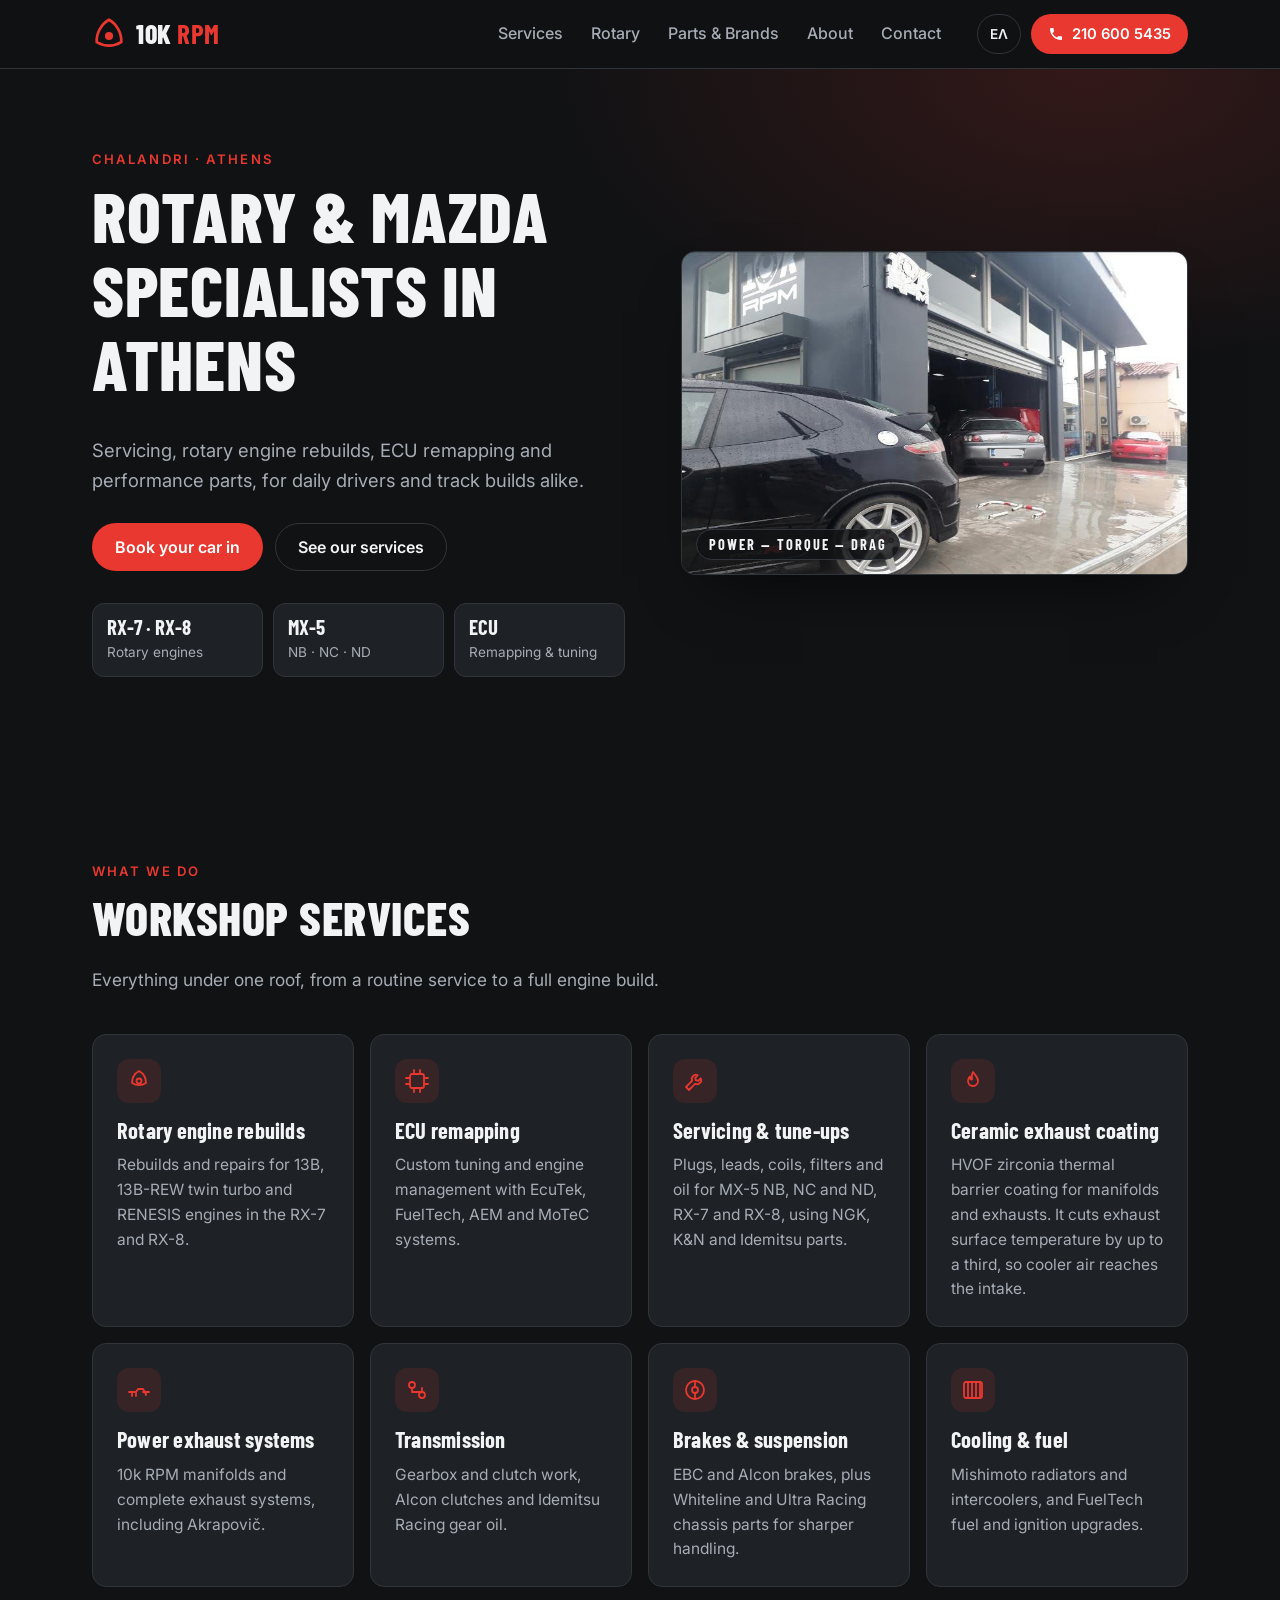
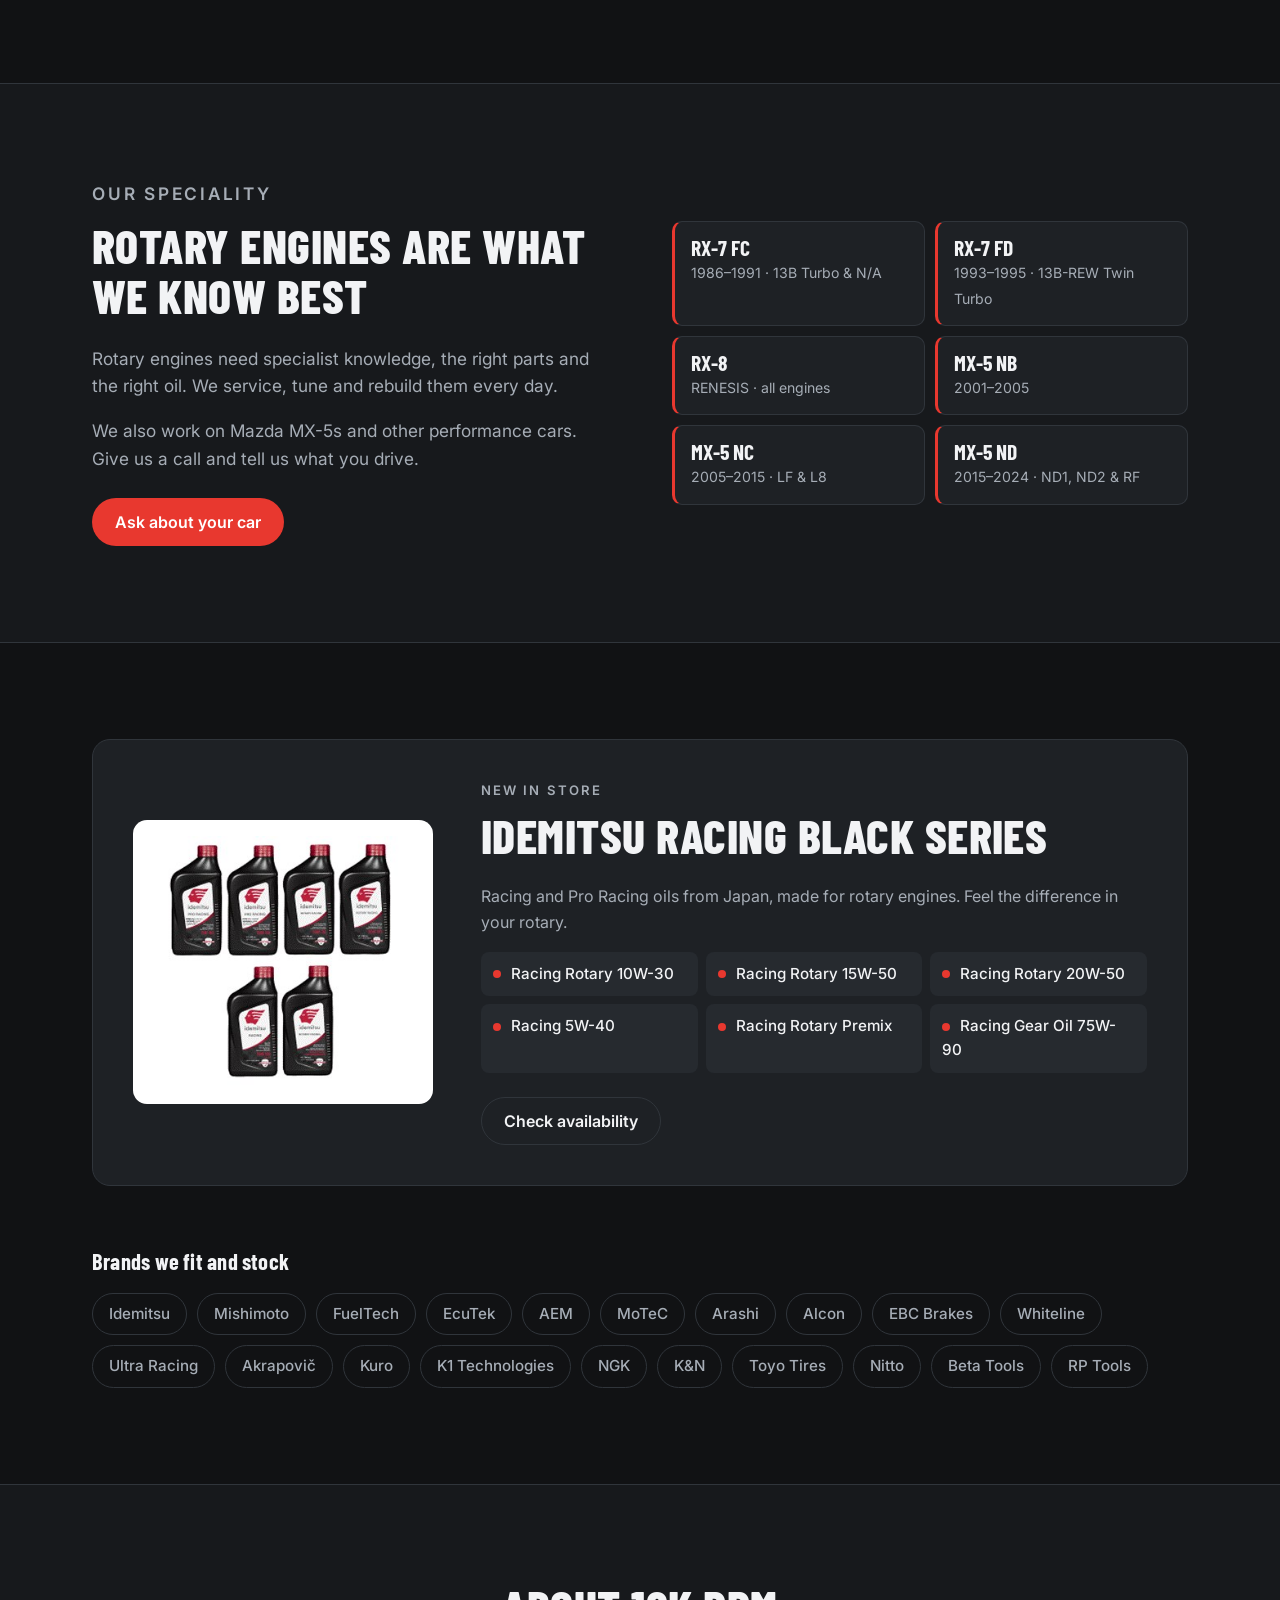
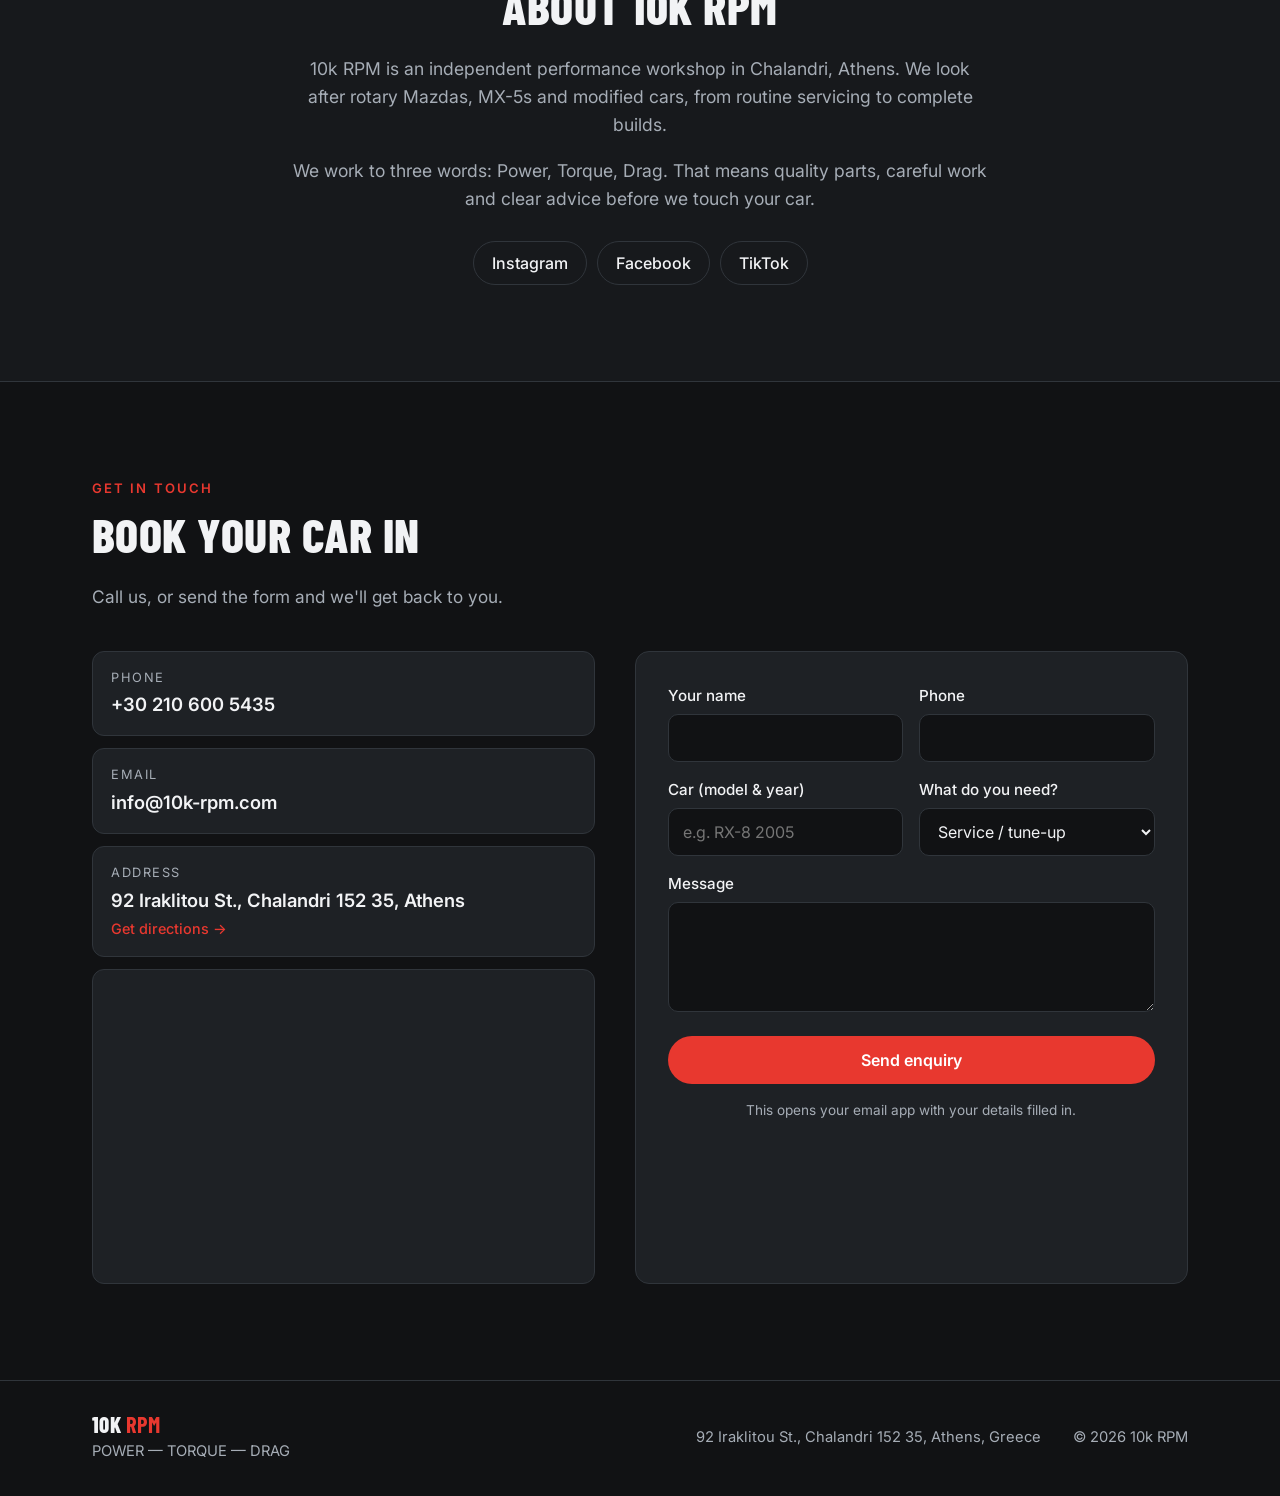
==== index.html @ ecb97f6c "Build modern responsive website for 10k RPM Single static page replacing the old table-and-image lay" ====
<!doctype html>
<html lang="en">
<head>
  <meta charset="utf-8">
  <meta name="viewport" content="width=device-width, initial-scale=1">
  <title>10k RPM | Rotary &amp; Mazda Specialists in Athens</title>
  <meta name="description" content="10k RPM in Chalandri, Athens: rotary engine rebuilds, ECU remapping, servicing for Mazda MX-5, RX-7 and RX-8, ceramic exhaust coating and performance parts from Idemitsu, Mishimoto and more.">
  <meta name="theme-color" content="#111214">
  <meta property="og:title" content="10k RPM | Rotary & Mazda Specialists in Athens">
  <meta property="og:description" content="Rotary rebuilds, ECU remapping, servicing and performance parts in Chalandri, Athens.">
  <meta property="og:image" content="assets/workshop.jpg">
  <meta property="og:type" content="website">
  <link rel="icon" href="assets/favicon.svg" type="image/svg+xml">
  <link rel="preconnect" href="https://fonts.googleapis.com">
  <link rel="preconnect" href="https://fonts.gstatic.com" crossorigin>
  <link href="https://fonts.googleapis.com/css2?family=Barlow+Condensed:wght@600;700;800&family=Inter:wght@400;500;600&display=swap" rel="stylesheet">
  <link rel="stylesheet" href="styles.css">
  <script type="application/ld+json">
  {
    "@context": "https://schema.org",
    "@type": "AutoRepair",
    "name": "10k RPM",
    "image": "assets/workshop.jpg",
    "telephone": "+30 210 600 5435",
    "email": "info@10k-rpm.com",
    "address": {
      "@type": "PostalAddress",
      "streetAddress": "92 Iraklitou St.",
      "addressLocality": "Chalandri, Athens",
      "postalCode": "15235",
      "addressCountry": "GR"
    },
    "sameAs": [
      "https://www.facebook.com/profile.php?id=61552521843421",
      "https://www.instagram.com/10k.rpm.service_tuning/",
      "https://www.tiktok.com/@www.10krpm.com"
    ]
  }
  </script>
</head>
<body>
  <a class="skip" href="#main" data-i18n="skip">Skip to content</a>

  <header class="site-header" id="top">
    <div class="wrap header-inner">
      <a class="brand" href="#top" aria-label="10k RPM home">
        <svg class="rotor" viewBox="0 0 100 100" aria-hidden="true">
          <path d="M50 8 C72 20 88 48 86 74 C62 88 38 88 14 74 C12 48 28 20 50 8 Z" />
          <circle cx="50" cy="56" r="12" />
        </svg>
        <span class="brand-text">10k <b>RPM</b></span>
      </a>

      <nav class="nav" id="nav" aria-label="Main">
        <a href="#services" data-i18n="nav.services">Services</a>
        <a href="#rotary" data-i18n="nav.rotary">Rotary</a>
        <a href="#parts" data-i18n="nav.parts">Parts &amp; Brands</a>
        <a href="#about" data-i18n="nav.about">About</a>
        <a href="#contact" data-i18n="nav.contact">Contact</a>
      </nav>

      <div class="header-actions">
        <button class="lang" id="lang" type="button" aria-label="Αλλαγή γλώσσας σε Ελληνικά">ΕΛ</button>
        <a class="btn btn-sm btn-primary header-call" href="tel:+302106005435">
          <svg viewBox="0 0 24 24" aria-hidden="true"><path d="M6.6 10.8a15.1 15.1 0 0 0 6.6 6.6l2.2-2.2a1 1 0 0 1 1-.25 11.4 11.4 0 0 0 3.6.57 1 1 0 0 1 1 1V20a1 1 0 0 1-1 1A17 17 0 0 1 3 4a1 1 0 0 1 1-1h3.5a1 1 0 0 1 1 1c0 1.25.2 2.45.57 3.57a1 1 0 0 1-.25 1z"/></svg>
          <span>210 600 5435</span>
        </a>
        <button class="menu-btn" id="menuBtn" type="button" aria-expanded="false" aria-controls="nav" aria-label="Open menu">
          <span></span><span></span><span></span>
        </button>
      </div>
    </div>
  </header>

  <main id="main">
    <!-- HERO -->
    <section class="hero">
      <div class="wrap hero-grid">
        <div class="hero-copy">
          <p class="eyebrow" data-i18n="hero.eyebrow">Chalandri · Athens</p>
          <h1 data-i18n="hero.title">Rotary &amp; Mazda specialists in Athens</h1>
          <p class="lead" data-i18n="hero.lead">Servicing, rotary engine rebuilds, ECU remapping and performance parts, for daily drivers and track builds alike.</p>
          <div class="cta-row">
            <a class="btn btn-primary" href="#contact" data-i18n="hero.book">Book your car in</a>
            <a class="btn btn-ghost" href="#services" data-i18n="hero.services">See our services</a>
          </div>
          <ul class="hero-facts">
            <li><strong>RX-7 · RX-8</strong><span data-i18n="hero.f1">Rotary engines</span></li>
            <li><strong>MX-5</strong><span data-i18n="hero.f2">NB · NC · ND</span></li>
            <li><strong>ECU</strong><span data-i18n="hero.f3">Remapping &amp; tuning</span></li>
          </ul>
        </div>
        <figure class="hero-media">
          <img src="assets/workshop.jpg" width="777" height="495" alt="The 10k RPM workshop front in Chalandri with an RX-8 and RX-7 inside" data-i18n-alt="hero.alt">
          <figcaption>
            <span class="tag">POWER — TORQUE — DRAG</span>
          </figcaption>
        </figure>
      </div>
    </section>

    <!-- SERVICES -->
    <section class="section" id="services" aria-labelledby="services-h">
      <div class="wrap">
        <header class="section-head">
          <p class="eyebrow" data-i18n="services.eyebrow">What we do</p>
          <h2 id="services-h" data-i18n="services.title">Workshop services</h2>
          <p data-i18n="services.lead">Everything under one roof, from a routine service to a full engine build.</p>
        </header>

        <div class="cards">
          <article class="card">
            <div class="icon" aria-hidden="true"><svg viewBox="0 0 24 24"><path d="M12 2c4 2.2 7 7 7 12-4.4 2.6-9.6 2.6-14 0 0-5 3-9.8 7-12z"/><circle cx="12" cy="12" r="2.5"/></svg></div>
            <h3 data-i18n="s1.t">Rotary engine rebuilds</h3>
            <p data-i18n="s1.d">Rebuilds and repairs for 13B, 13B-REW twin turbo and RENESIS engines in the RX-7 and RX-8.</p>
          </article>
          <article class="card">
            <div class="icon" aria-hidden="true"><svg viewBox="0 0 24 24"><rect x="5" y="5" width="14" height="14" rx="2"/><path d="M9 1v4M15 1v4M9 19v4M15 19v4M1 9h4M1 15h4M19 9h4M19 15h4"/></svg></div>
            <h3 data-i18n="s2.t">ECU remapping</h3>
            <p data-i18n="s2.d">Custom tuning and engine management with EcuTek, FuelTech, AEM and MoTeC systems.</p>
          </article>
          <article class="card">
            <div class="icon" aria-hidden="true"><svg viewBox="0 0 24 24"><path d="M14.7 6.3a4 4 0 0 0-5.4 5.4L3 18l3 3 6.3-6.3a4 4 0 0 0 5.4-5.4l-2.5 2.5-2.4-.6-.6-2.4z"/></svg></div>
            <h3 data-i18n="s3.t">Servicing &amp; tune-ups</h3>
            <p data-i18n="s3.d">Plugs, leads, coils, filters and oil for MX-5 NB, NC and ND, RX-7 and RX-8, using NGK, K&amp;N and Idemitsu parts.</p>
          </article>
          <article class="card">
            <div class="icon" aria-hidden="true"><svg viewBox="0 0 24 24"><path d="M12 3c2 3 5 5 5 9a5 5 0 0 1-10 0c0-2 1-3.5 2-4.5 0 2 1 3 2 3 0-3-1-5 1-7.5z"/></svg></div>
            <h3 data-i18n="s4.t">Ceramic exhaust coating</h3>
            <p data-i18n="s4.d">HVOF zirconia thermal barrier coating for manifolds and exhausts. It cuts exhaust surface temperature by up to a third, so cooler air reaches the intake.</p>
          </article>
          <article class="card">
            <div class="icon" aria-hidden="true"><svg viewBox="0 0 24 24"><path d="M2 14h7l2-3h5l2 3h4M5 14v4M9 14v4M16 14c2 0 3 1 3 3"/></svg></div>
            <h3 data-i18n="s5.t">Power exhaust systems</h3>
            <p data-i18n="s5.d">10k RPM manifolds and complete exhaust systems, including Akrapovič.</p>
          </article>
          <article class="card">
            <div class="icon" aria-hidden="true"><svg viewBox="0 0 24 24"><circle cx="7" cy="7" r="3"/><circle cx="17" cy="17" r="3"/><path d="M7 10v4h10M17 14v-4"/></svg></div>
            <h3 data-i18n="s6.t">Transmission</h3>
            <p data-i18n="s6.d">Gearbox and clutch work, Alcon clutches and Idemitsu Racing gear oil.</p>
          </article>
          <article class="card">
            <div class="icon" aria-hidden="true"><svg viewBox="0 0 24 24"><circle cx="12" cy="12" r="9"/><circle cx="12" cy="12" r="3"/><path d="M12 3v6M12 15v6"/></svg></div>
            <h3 data-i18n="s7.t">Brakes &amp; suspension</h3>
            <p data-i18n="s7.d">EBC and Alcon brakes, plus Whiteline and Ultra Racing chassis parts for sharper handling.</p>
          </article>
          <article class="card">
            <div class="icon" aria-hidden="true"><svg viewBox="0 0 24 24"><rect x="3" y="4" width="18" height="16" rx="2"/><path d="M7 4v16M11 4v16M15 4v16M19 4v16"/></svg></div>
            <h3 data-i18n="s8.t">Cooling &amp; fuel</h3>
            <p data-i18n="s8.d">Mishimoto radiators and intercoolers, and FuelTech fuel and ignition upgrades.</p>
          </article>
        </div>
      </div>
    </section>

    <!-- ROTARY / CARS -->
    <section class="section section-alt" id="rotary" aria-labelledby="rotary-h">
      <div class="wrap split">
        <div>
          <p class="eyebrow" data-i18n="rotary.eyebrow">Our speciality</p>
          <h2 id="rotary-h" data-i18n="rotary.title">Rotary engines are what we know best</h2>
          <p data-i18n="rotary.p1">Rotary engines need specialist knowledge, the right parts and the right oil. We service, tune and rebuild them every day.</p>
          <p data-i18n="rotary.p2">We also work on Mazda MX-5s and other performance cars. Give us a call and tell us what you drive.</p>
          <a class="btn btn-primary" href="#contact" data-i18n="rotary.cta">Ask about your car</a>
        </div>
        <ul class="models">
          <li><span class="model">RX-7 FC</span><span class="spec">1986–1991 · 13B Turbo &amp; N/A</span></li>
          <li><span class="model">RX-7 FD</span><span class="spec">1993–1995 · 13B-REW Twin Turbo</span></li>
          <li><span class="model">RX-8</span><span class="spec">RENESIS · all engines</span></li>
          <li><span class="model">MX-5 NB</span><span class="spec">2001–2005</span></li>
          <li><span class="model">MX-5 NC</span><span class="spec">2005–2015 · LF &amp; L8</span></li>
          <li><span class="model">MX-5 ND</span><span class="spec">2015–2024 · ND1, ND2 &amp; RF</span></li>
        </ul>
      </div>
    </section>

    <!-- IDEMITSU -->
    <section class="section" id="parts" aria-labelledby="parts-h">
      <div class="wrap">
        <div class="feature">
          <div class="feature-img">
            <img src="assets/idemitsu.jpg" width="328" height="308" loading="lazy" alt="Idemitsu Racing engine oil bottles" data-i18n-alt="oil.alt">
          </div>
          <div class="feature-copy">
            <p class="eyebrow" data-i18n="oil.eyebrow">New in store</p>
            <h2 id="parts-h" data-i18n="oil.title">Idemitsu Racing Black Series</h2>
            <p data-i18n="oil.lead">Racing and Pro Racing oils from Japan, made for rotary engines. Feel the difference in your rotary.</p>
            <ul class="oil-list">
              <li>Racing Rotary 10W-30</li>
              <li>Racing Rotary 15W-50</li>
              <li>Racing Rotary 20W-50</li>
              <li>Racing 5W-40</li>
              <li>Racing Rotary Premix</li>
              <li>Racing Gear Oil 75W-90</li>
            </ul>
            <a class="btn btn-ghost" href="#contact" data-i18n="oil.cta">Check availability</a>
          </div>
        </div>

        <header class="section-head brands-head">
          <h3 data-i18n="brands.title">Brands we fit and stock</h3>
        </header>
        <ul class="brands">
          <li>Idemitsu</li><li>Mishimoto</li><li>FuelTech</li><li>EcuTek</li>
          <li>AEM</li><li>MoTeC</li><li>Arashi</li><li>Alcon</li>
          <li>EBC Brakes</li><li>Whiteline</li><li>Ultra Racing</li><li>Akrapovič</li>
          <li>Kuro</li><li>K1 Technologies</li><li>NGK</li><li>K&amp;N</li>
          <li>Toyo Tires</li><li>Nitto</li><li>Beta Tools</li><li>RP Tools</li>
        </ul>
      </div>
    </section>

    <!-- ABOUT -->
    <section class="section section-alt" id="about" aria-labelledby="about-h">
      <div class="wrap about">
        <h2 id="about-h" data-i18n="about.title">About 10k RPM</h2>
        <p data-i18n="about.p1">10k RPM is an independent performance workshop in Chalandri, Athens. We look after rotary Mazdas, MX-5s and modified cars, from routine servicing to complete builds.</p>
        <p data-i18n="about.p2">We work to three words: Power, Torque, Drag. That means quality parts, careful work and clear advice before we touch your car.</p>
        <ul class="social">
          <li><a href="https://www.instagram.com/10k.rpm.service_tuning/" target="_blank" rel="noopener">Instagram</a></li>
          <li><a href="https://www.facebook.com/profile.php?id=61552521843421" target="_blank" rel="noopener">Facebook</a></li>
          <li><a href="https://www.tiktok.com/@www.10krpm.com" target="_blank" rel="noopener">TikTok</a></li>
        </ul>
      </div>
    </section>

    <!-- CONTACT -->
    <section class="section" id="contact" aria-labelledby="contact-h">
      <div class="wrap">
        <header class="section-head">
          <p class="eyebrow" data-i18n="contact.eyebrow">Get in touch</p>
          <h2 id="contact-h" data-i18n="contact.title">Book your car in</h2>
          <p data-i18n="contact.lead">Call us, or send the form and we'll get back to you.</p>
        </header>

        <div class="contact-grid">
          <div class="contact-info">
            <a class="info-row" href="tel:+302106005435">
              <span class="label" data-i18n="contact.phone">Phone</span>
              <span class="value">+30 210 600 5435</span>
            </a>
            <a class="info-row" href="mailto:info@10k-rpm.com">
              <span class="label" data-i18n="contact.email">Email</span>
              <span class="value">info@10k-rpm.com</span>
            </a>
            <a class="info-row" href="https://www.google.com/maps/search/?api=1&amp;query=92+Iraklitou+St,+Chalandri+152+35,+Greece" target="_blank" rel="noopener">
              <span class="label" data-i18n="contact.address">Address</span>
              <span class="value" data-i18n="contact.addr">92 Iraklitou St., Chalandri 152 35, Athens</span>
              <span class="hint" data-i18n="contact.directions">Get directions →</span>
            </a>
            <div class="map">
              <iframe title="Map showing 10k RPM in Chalandri" loading="lazy" referrerpolicy="no-referrer-when-downgrade"
                src="https://www.google.com/maps?q=92+Iraklitou+St,+Chalandri+152+35,+Greece&amp;output=embed"></iframe>
            </div>
          </div>

          <form class="form" id="enquiry" novalidate>
            <div class="field">
              <label for="f-name" data-i18n="form.name">Your name</label>
              <input id="f-name" name="name" autocomplete="name" required>
            </div>
            <div class="field">
              <label for="f-phone" data-i18n="form.phone">Phone</label>
              <input id="f-phone" name="phone" type="tel" autocomplete="tel" inputmode="tel" required>
            </div>
            <div class="field">
              <label for="f-car" data-i18n="form.car">Car (model &amp; year)</label>
              <input id="f-car" name="car" placeholder="e.g. RX-8 2005" data-i18n-ph="form.carph">
            </div>
            <div class="field">
              <label for="f-service" data-i18n="form.service">What do you need?</label>
              <select id="f-service" name="service">
                <option data-i18n="form.o1">Service / tune-up</option>
                <option data-i18n="form.o2">Rotary engine rebuild</option>
                <option data-i18n="form.o3">ECU remapping</option>
                <option data-i18n="form.o4">Ceramic exhaust coating</option>
                <option data-i18n="form.o5">Parts / oil</option>
                <option data-i18n="form.o6">Something else</option>
              </select>
            </div>
            <div class="field field-full">
              <label for="f-msg" data-i18n="form.msg">Message</label>
              <textarea id="f-msg" name="message" rows="4"></textarea>
            </div>
            <p class="form-error" id="formError" role="alert" hidden data-i18n="form.err">Please add your name and phone number.</p>
            <button class="btn btn-primary field-full" type="submit" data-i18n="form.send">Send enquiry</button>
            <p class="form-note field-full" data-i18n="form.note">This opens your email app with your details filled in.</p>
          </form>
        </div>
      </div>
    </section>
  </main>

  <footer class="footer">
    <div class="wrap footer-inner">
      <div>
        <span class="brand-text">10k <b>RPM</b></span>
        <p class="muted">POWER — TORQUE — DRAG</p>
      </div>
      <p class="muted" data-i18n="footer.addr">92 Iraklitou St., Chalandri 152 35, Athens, Greece</p>
      <p class="muted">© <span id="year">2026</span> 10k RPM</p>
    </div>
  </footer>

  <!-- Mobile quick actions -->
  <nav class="quickbar" aria-label="Quick actions">
    <a href="tel:+302106005435"><span data-i18n="qb.call">Call</span></a>
    <a href="https://www.google.com/maps/search/?api=1&amp;query=92+Iraklitou+St,+Chalandri+152+35,+Greece" target="_blank" rel="noopener"><span data-i18n="qb.dir">Directions</span></a>
    <a href="#contact"><span data-i18n="qb.book">Book</span></a>
  </nav>

  <script src="script.js" defer></script>
</body>
</html>
---- styles.css ----
:root {
  --bg: #111214;
  --bg-alt: #17191c;
  --surface: #1e2125;
  --surface-2: #262a2f;
  --border: #30353b;
  --text: #f2f3f5;
  --muted: #a6adb6;
  --accent: #e8382f;
  --accent-hover: #ff4a40;
  --accent-ink: #ffffff;
  --radius: 14px;
  --wrap: 1160px;
  --header-h: 68px;
  --font-head: "Barlow Condensed", "Arial Narrow", system-ui, sans-serif;
  --font-body: "Inter", system-ui, -apple-system, "Segoe UI", Roboto, sans-serif;
}

*, *::before, *::after { box-sizing: border-box; }
html { scroll-behavior: smooth; scroll-padding-top: calc(var(--header-h) + 12px); -webkit-text-size-adjust: 100%; }
@media (prefers-reduced-motion: reduce) { html { scroll-behavior: auto; } * { transition: none !important; } }

body {
  margin: 0;
  background: var(--bg);
  color: var(--text);
  font: 400 16px/1.6 var(--font-body);
  -webkit-font-smoothing: antialiased;
}
img { max-width: 100%; height: auto; display: block; }
a { color: inherit; }
h1, h2, h3 { font-family: var(--font-head); line-height: 1.05; margin: 0 0 .5em; letter-spacing: .01em; }
h1 { font-size: clamp(2.6rem, 6vw, 4.4rem); font-weight: 800; text-transform: uppercase; }
h2 { font-size: clamp(2rem, 4vw, 3rem); font-weight: 800; text-transform: uppercase; }
h3 { font-size: 1.4rem; font-weight: 700; }
p { margin: 0 0 1em; }

.wrap { width: 100%; max-width: var(--wrap); margin: 0 auto; padding: 0 16px; }
@media (min-width: 720px) { .wrap { padding: 0 32px; } }

.skip { position: absolute; left: -999px; top: 8px; background: var(--accent); color: #fff; padding: 8px 14px; border-radius: 8px; z-index: 100; }
.skip:focus { left: 8px; }
:focus-visible { outline: 2px solid var(--accent); outline-offset: 3px; }

.eyebrow { color: var(--accent); font-weight: 600; font-size: .82rem; letter-spacing: .16em; text-transform: uppercase; margin-bottom: .7em; }
.muted { color: var(--muted); }

/* Buttons */
.btn {
  display: inline-flex; align-items: center; justify-content: center; gap: 8px;
  min-height: 48px; padding: 0 22px; border-radius: 999px;
  font: 600 1rem var(--font-body); text-decoration: none; cursor: pointer;
  border: 1.5px solid transparent; transition: background .15s, border-color .15s, transform .15s;
}
.btn:active { transform: translateY(1px); }
.btn-primary { background: var(--accent); color: var(--accent-ink); }
.btn-primary:hover { background: var(--accent-hover); }
.btn-ghost { border-color: var(--border); color: var(--text); background: transparent; }
.btn-ghost:hover { border-color: var(--text); }
.btn-sm { min-height: 40px; padding: 0 16px; font-size: .92rem; }
.btn svg { width: 16px; height: 16px; fill: currentColor; }

/* Header */
.site-header {
  position: sticky; top: 0; z-index: 50;
  background: color-mix(in srgb, var(--bg) 88%, transparent);
  backdrop-filter: blur(12px); -webkit-backdrop-filter: blur(12px);
  border-bottom: 1px solid var(--border);
}
.header-inner { height: var(--header-h); display: flex; align-items: center; gap: 24px; }
.brand { display: flex; align-items: center; gap: 10px; text-decoration: none; }
.rotor { width: 34px; height: 34px; }
.rotor path { fill: none; stroke: var(--accent); stroke-width: 8; }
.rotor circle { fill: var(--accent); }
.brand-text { font: 800 1.7rem/1 var(--font-head); text-transform: uppercase; letter-spacing: .02em; }
.brand-text b { color: var(--accent); }

.nav { display: flex; gap: 4px; margin-left: auto; }
.nav a { text-decoration: none; color: var(--muted); font-weight: 500; padding: 8px 12px; border-radius: 8px; }
.nav a:hover { color: var(--text); background: var(--surface); }
.header-actions { display: flex; align-items: center; gap: 10px; }
.lang {
  min-width: 44px; height: 40px; border-radius: 999px; border: 1.5px solid var(--border);
  background: transparent; color: var(--text); font: 600 .85rem var(--font-body); cursor: pointer;
}
.lang:hover { border-color: var(--text); }
.menu-btn { display: none; width: 44px; height: 44px; border: 0; background: transparent; cursor: pointer; padding: 10px; }
.menu-btn span { display: block; height: 2px; background: var(--text); margin: 5px 0; border-radius: 2px; transition: transform .2s, opacity .2s; }
.menu-btn[aria-expanded="true"] span:nth-child(1) { transform: translateY(7px) rotate(45deg); }
.menu-btn[aria-expanded="true"] span:nth-child(2) { opacity: 0; }
.menu-btn[aria-expanded="true"] span:nth-child(3) { transform: translateY(-7px) rotate(-45deg); }

@media (max-width: 900px) {
  .menu-btn { display: block; }
  .header-call { display: none; }
  .header-actions { margin-left: auto; }
  .nav {
    position: fixed; inset: var(--header-h) 0 auto 0; flex-direction: column; gap: 0;
    background: var(--bg); border-bottom: 1px solid var(--border); padding: 8px 16px 16px;
    transform: translateY(-8px); opacity: 0; visibility: hidden; transition: opacity .2s, transform .2s, visibility .2s;
  }
  .nav.open { transform: none; opacity: 1; visibility: visible; }
  .nav a { padding: 14px 8px; font-size: 1.1rem; border-bottom: 1px solid var(--border); border-radius: 0; color: var(--text); }
  .nav a:last-child { border-bottom: 0; }
}

/* Hero */
.hero { padding: 48px 0 56px; background: radial-gradient(900px 500px at 85% 0%, rgba(232,56,47,.16), transparent 60%); }
.hero-grid { display: grid; gap: 36px; align-items: center; }
@media (min-width: 960px) { .hero { padding: 80px 0 88px; } .hero-grid { grid-template-columns: 1.05fr 1fr; gap: 56px; } }
.lead { font-size: 1.15rem; color: var(--muted); max-width: 34em; }
.cta-row { display: flex; flex-wrap: wrap; gap: 12px; margin: 28px 0 32px; }
.hero-facts { list-style: none; padding: 0; margin: 0; display: grid; grid-template-columns: repeat(3, 1fr); gap: 10px; }
.hero-facts li { background: var(--surface); border: 1px solid var(--border); border-radius: 12px; padding: 12px 14px; }
.hero-facts strong { display: block; font: 700 1.3rem/1.1 var(--font-head); white-space: nowrap; }
@media (max-width: 520px) { .hero-facts li { padding: 10px; } .hero-facts strong { font-size: 1.1rem; } .hero-facts span { font-size: .78rem; } }
.hero-facts span { color: var(--muted); font-size: .85rem; }
.hero-media { margin: 0; position: relative; border-radius: var(--radius); overflow: hidden; border: 1px solid var(--border); box-shadow: 0 30px 60px -30px rgba(0,0,0,.7); }
.hero-media img { width: 100%; aspect-ratio: 777 / 495; object-fit: cover; }
.hero-media figcaption { position: absolute; left: 14px; bottom: 14px; }
.tag { display: inline-block; background: rgba(17,18,20,.82); border: 1px solid var(--border); padding: 6px 12px; border-radius: 999px; font: 700 .9rem var(--font-head); letter-spacing: .14em; }

/* Sections */
.section { padding: 72px 0; }
.section-alt { background: var(--bg-alt); border-top: 1px solid var(--border); border-bottom: 1px solid var(--border); }
@media (min-width: 960px) { .section { padding: 96px 0; } }
.section-head { max-width: 640px; margin-bottom: 40px; }
.section-head p:last-child { color: var(--muted); font-size: 1.08rem; }

.cards { display: grid; gap: 16px; grid-template-columns: repeat(auto-fill, minmax(250px, 1fr)); }
.card { background: var(--surface); border: 1px solid var(--border); border-radius: var(--radius); padding: 24px; transition: border-color .2s, transform .2s; }
.card:hover { border-color: color-mix(in srgb, var(--accent) 60%, var(--border)); transform: translateY(-2px); }
.card p { color: var(--muted); margin: 0; font-size: .97rem; }
.icon { width: 44px; height: 44px; border-radius: 12px; display: grid; place-items: center; background: rgba(232,56,47,.12); margin-bottom: 16px; }
.icon svg { width: 24px; height: 24px; fill: none; stroke: var(--accent); stroke-width: 1.8; stroke-linecap: round; stroke-linejoin: round; }

/* Rotary split */
.split { display: grid; gap: 40px; align-items: center; }
@media (min-width: 900px) { .split { grid-template-columns: 1fr 1fr; gap: 64px; } }
.split p { color: var(--muted); font-size: 1.08rem; }
.split .btn { margin-top: 8px; }
.models { list-style: none; padding: 0; margin: 0; display: grid; gap: 10px; grid-template-columns: repeat(auto-fill, minmax(220px, 1fr)); }
.models li { background: var(--surface); border: 1px solid var(--border); border-left: 3px solid var(--accent); border-radius: 10px; padding: 14px 16px; }
.model { display: block; font: 700 1.35rem/1.1 var(--font-head); }
.spec { color: var(--muted); font-size: .88rem; }

/* Feature (Idemitsu) */
.feature { display: grid; gap: 32px; align-items: center; background: var(--surface); border: 1px solid var(--border); border-radius: calc(var(--radius) + 4px); padding: 24px; }
@media (min-width: 820px) { .feature { grid-template-columns: 300px 1fr; padding: 40px; gap: 48px; } }
.feature-img { background: #fff; border-radius: var(--radius); padding: 16px; max-width: 320px; margin: 0 auto; }
.feature-copy p { color: var(--muted); }
.oil-list { list-style: none; padding: 0; margin: 0 0 24px; display: grid; grid-template-columns: repeat(auto-fill, minmax(190px, 1fr)); gap: 8px; }
.oil-list li { background: var(--surface-2); border-radius: 8px; padding: 10px 12px; font-weight: 500; font-size: .95rem; }
.oil-list li::before { content: ""; display: inline-block; width: 8px; height: 8px; border-radius: 50%; background: var(--accent); margin-right: 10px; vertical-align: middle; }

.brands-head { margin: 64px 0 20px; }
.brands { list-style: none; padding: 0; margin: 0; display: flex; flex-wrap: wrap; gap: 10px; }
.brands li { border: 1px solid var(--border); border-radius: 999px; padding: 8px 16px; color: var(--muted); font-weight: 500; font-size: .95rem; }

/* About */
.about { max-width: 760px; text-align: center; }
.about p { color: var(--muted); font-size: 1.1rem; }
.social { list-style: none; padding: 0; margin: 28px 0 0; display: flex; justify-content: center; flex-wrap: wrap; gap: 10px; }
.social a { display: inline-flex; min-height: 44px; align-items: center; padding: 0 18px; border: 1px solid var(--border); border-radius: 999px; text-decoration: none; font-weight: 500; }
.social a:hover { border-color: var(--accent); color: var(--accent); }

/* Contact */
.contact-grid { display: grid; gap: 24px; }
@media (min-width: 960px) { .contact-grid { grid-template-columns: 1fr 1.1fr; gap: 40px; } }
.contact-info { display: grid; gap: 12px; align-content: start; }
.info-row { display: grid; gap: 2px; text-decoration: none; background: var(--surface); border: 1px solid var(--border); border-radius: 12px; padding: 16px 18px; transition: border-color .2s; }
.info-row:hover { border-color: var(--accent); }
.info-row .label { color: var(--muted); font-size: .8rem; text-transform: uppercase; letter-spacing: .12em; }
.info-row .value { font-size: 1.15rem; font-weight: 600; overflow-wrap: anywhere; }
.info-row .hint { color: var(--accent); font-size: .9rem; font-weight: 500; }
.map { border-radius: 12px; overflow: hidden; border: 1px solid var(--border); aspect-ratio: 16 / 10; background: var(--surface); }
.map iframe { width: 100%; height: 100%; border: 0; filter: grayscale(.3) contrast(1.05); }

.form { background: var(--surface); border: 1px solid var(--border); border-radius: var(--radius); padding: 24px; display: grid; gap: 16px; align-content: start; }
@media (min-width: 600px) { .form { grid-template-columns: 1fr 1fr; padding: 32px; } }
.field-full, .form .field:has(textarea) { grid-column: 1 / -1; }
.field label { display: block; font-weight: 500; margin-bottom: 6px; font-size: .95rem; }
.field input, .field select, .field textarea {
  width: 100%; min-height: 48px; padding: 12px 14px; border-radius: 10px;
  border: 1.5px solid var(--border); background: var(--bg); color: var(--text);
  font: 400 1rem var(--font-body);
}
.field textarea { resize: vertical; min-height: 110px; }
.field input:focus, .field select:focus, .field textarea:focus { outline: none; border-color: var(--accent); }
.field [aria-invalid="true"] { border-color: var(--accent); }
.form-error { color: var(--accent-hover); margin: 0; grid-column: 1 / -1; font-weight: 500; }
.form-note { color: var(--muted); font-size: .85rem; margin: 0; text-align: center; }

/* Footer */
.footer { border-top: 1px solid var(--border); padding: 32px 0 96px; }
@media (min-width: 900px) { .footer { padding-bottom: 32px; } }
.footer-inner { display: grid; gap: 12px; }
@media (min-width: 900px) { .footer-inner { grid-template-columns: 1fr auto auto; align-items: center; gap: 32px; } }
.footer p { margin: 0; font-size: .92rem; }
.footer .brand-text { font-size: 1.4rem; }

/* Mobile quick bar */
.quickbar {
  position: fixed; left: 0; right: 0; bottom: 0; z-index: 40;
  display: grid; grid-template-columns: repeat(3, 1fr);
  background: color-mix(in srgb, var(--bg) 92%, transparent); backdrop-filter: blur(12px); -webkit-backdrop-filter: blur(12px);
  border-top: 1px solid var(--border); padding: 8px 8px calc(8px + env(safe-area-inset-bottom));
  gap: 8px;
}
.quickbar a { min-height: 48px; display: grid; place-items: center; text-decoration: none; font-weight: 600; border-radius: 10px; background: var(--surface); border: 1px solid var(--border); }
.quickbar a:first-child { background: var(--accent); border-color: var(--accent); color: #fff; }
@media (min-width: 900px) { .quickbar { display: none; } }
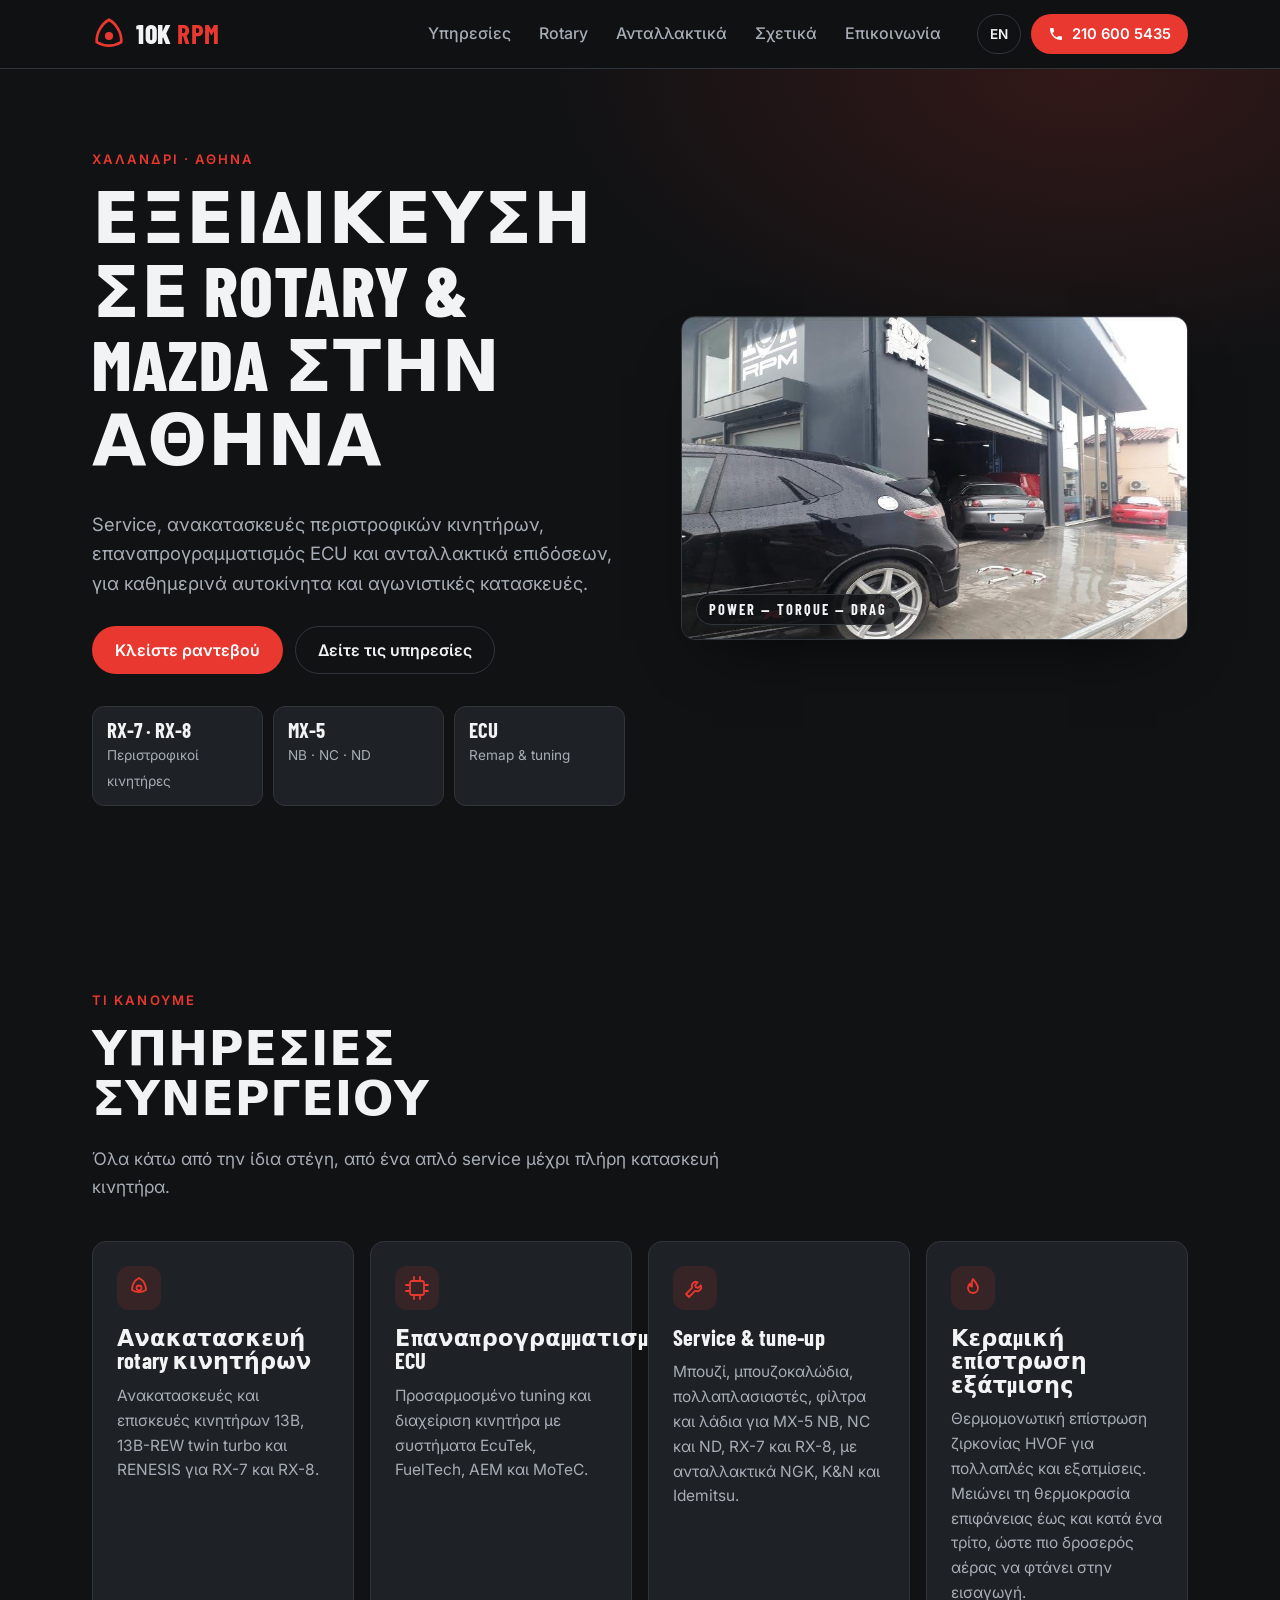
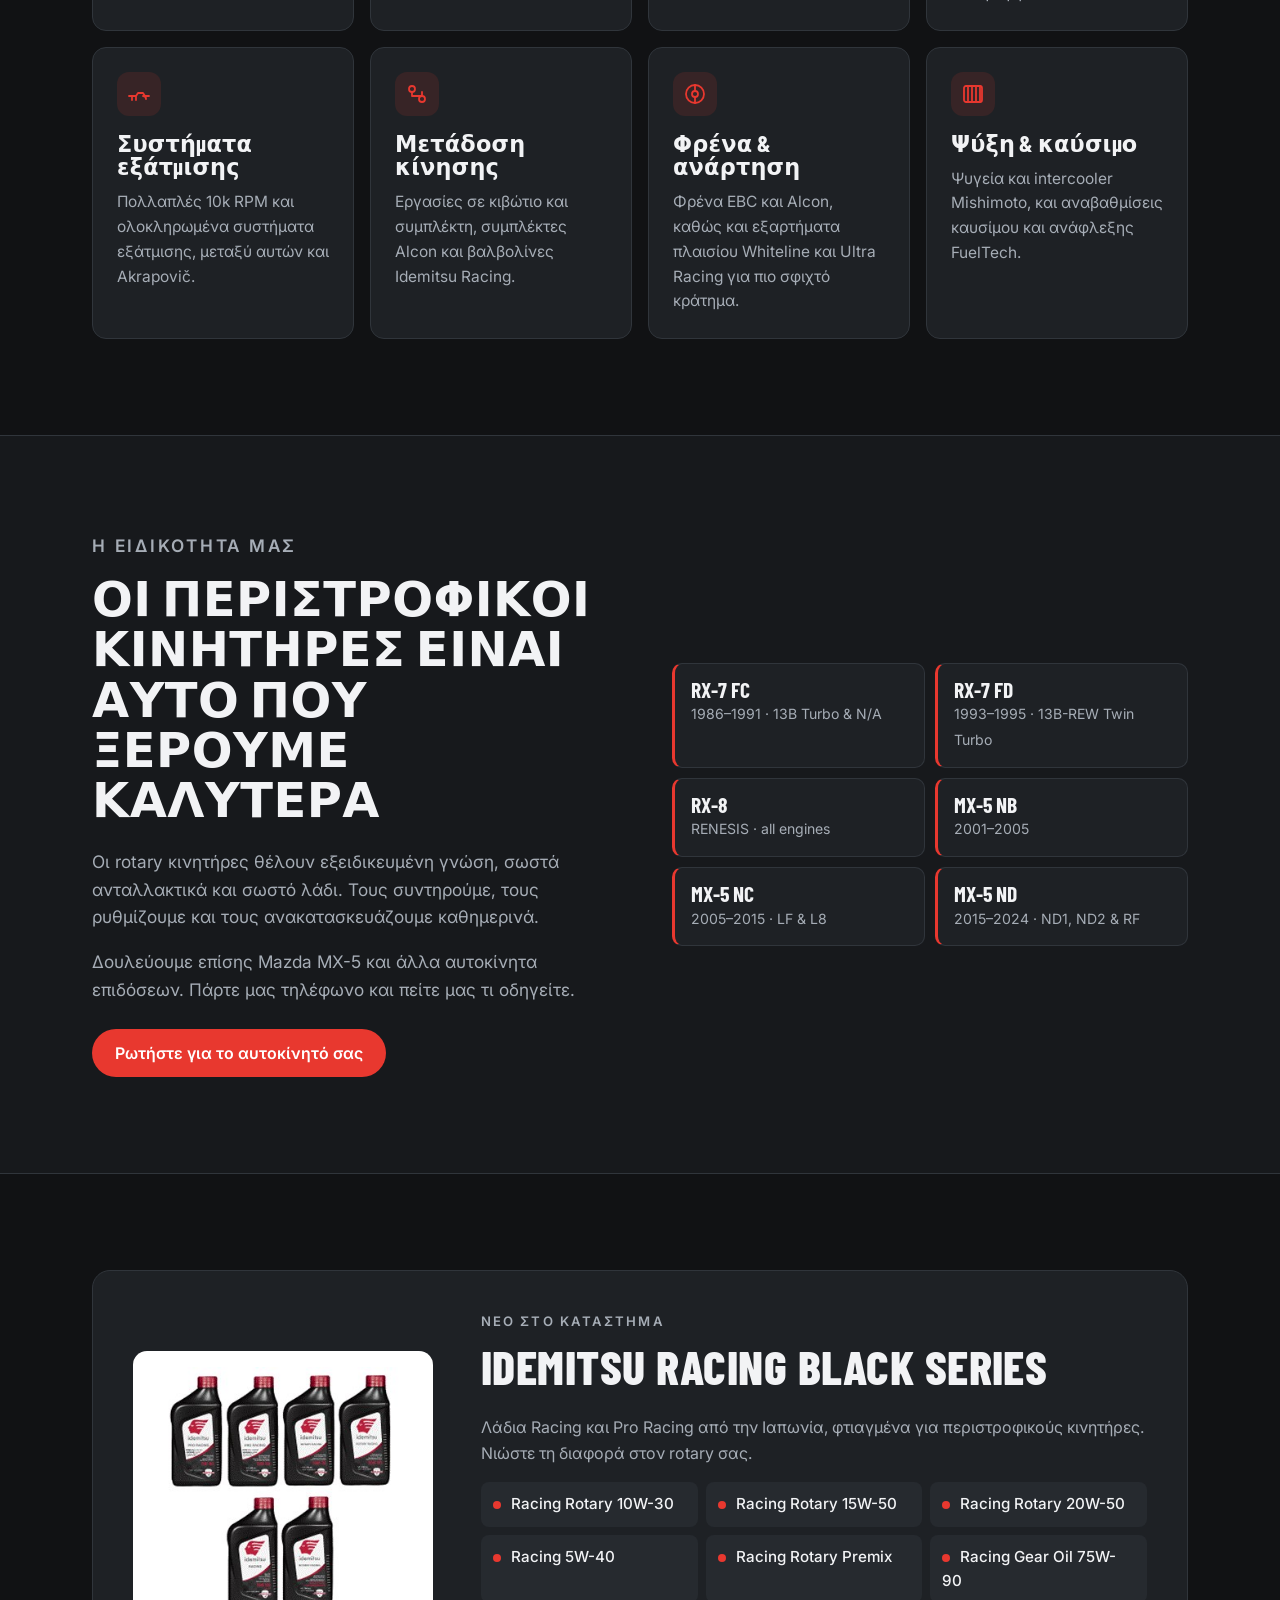
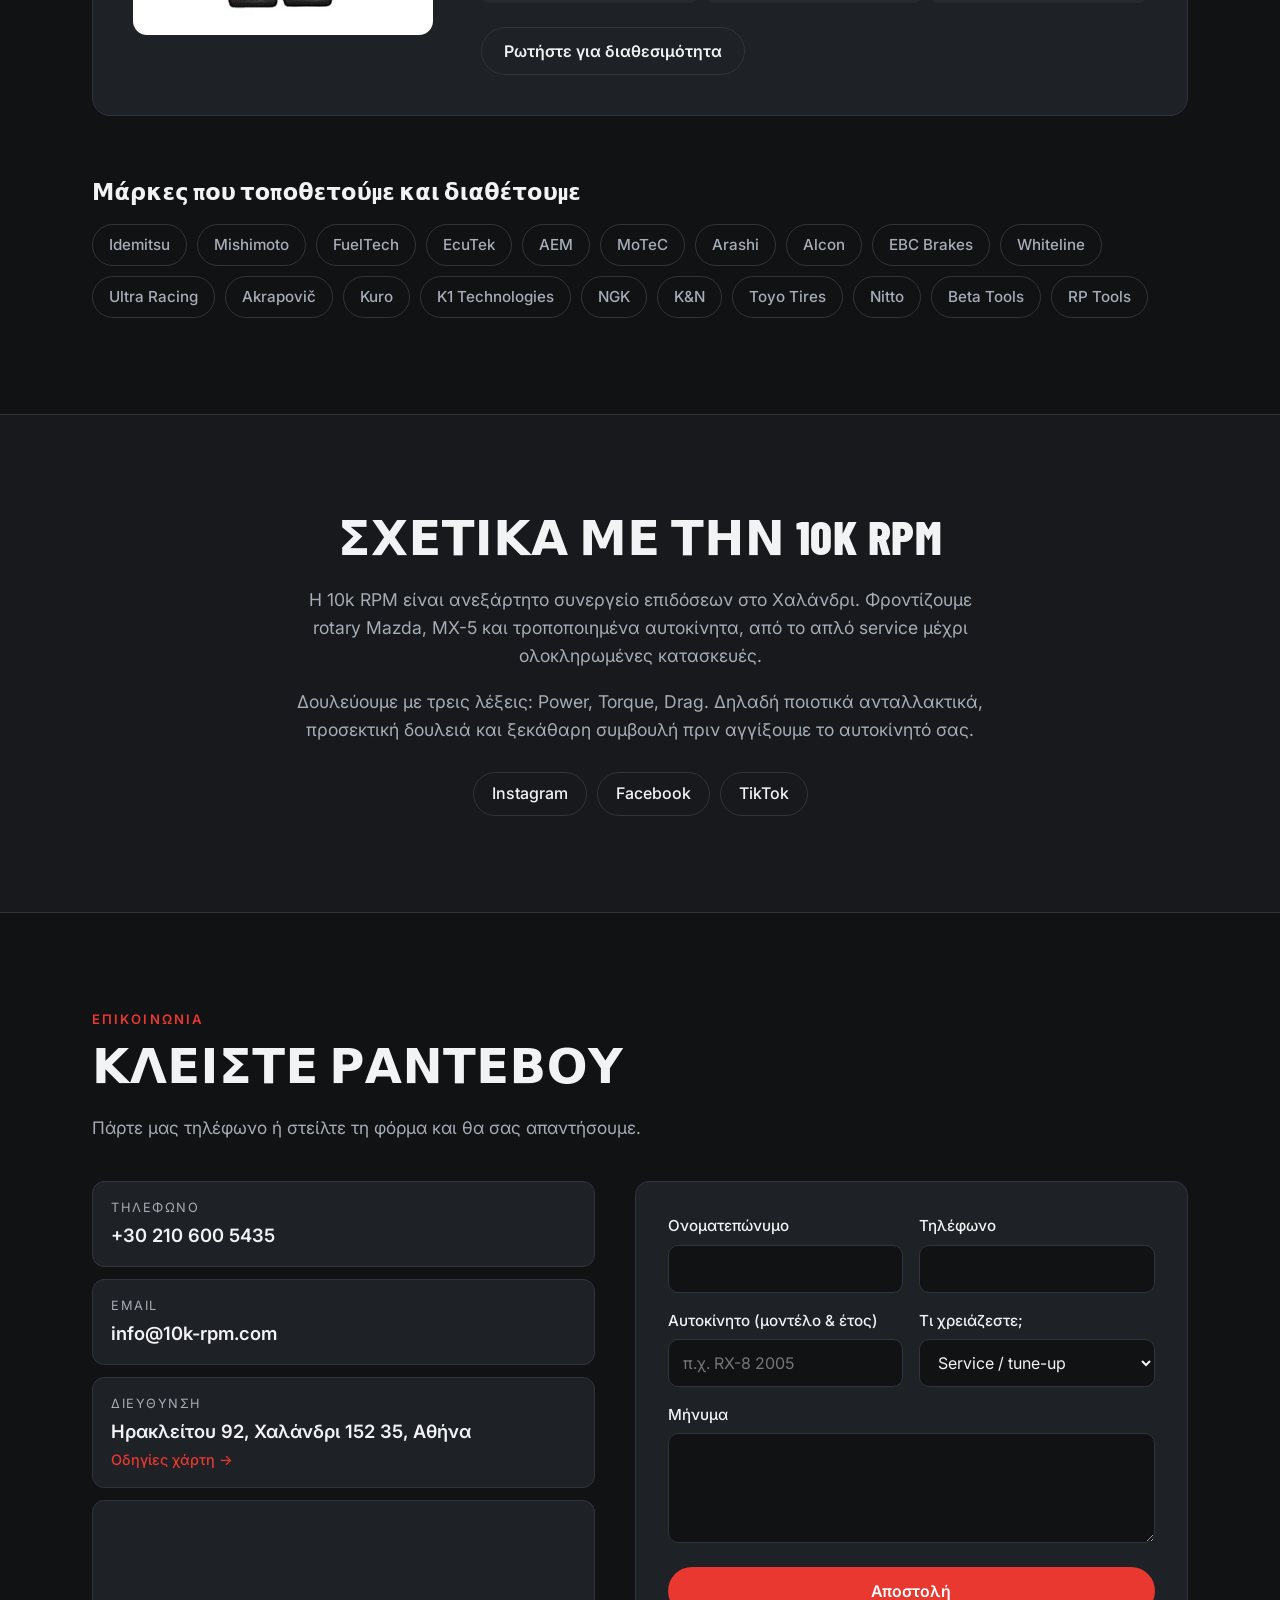
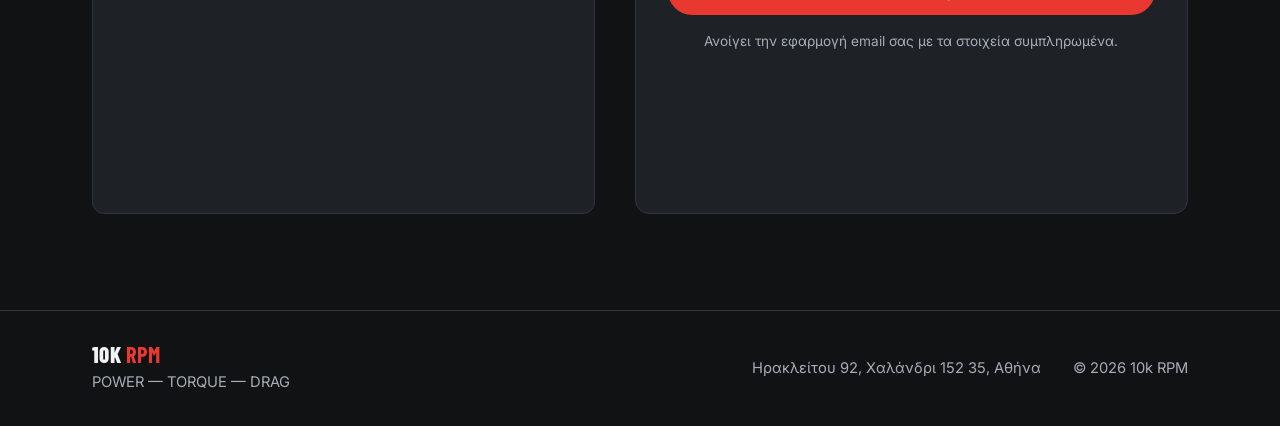
==== commit b3f302ea: "Make Greek the default language and fix logo link The page content is now written in Greek in the HT" ====
--- a/index.html
+++ b/index.html
@@ -1,13 +1,15 @@
 <!doctype html>
-<html lang="en">
+<html lang="el">
 <head>
   <meta charset="utf-8">
   <meta name="viewport" content="width=device-width, initial-scale=1">
-  <title>10k RPM | Rotary &amp; Mazda Specialists in Athens</title>
-  <meta name="description" content="10k RPM in Chalandri, Athens: rotary engine rebuilds, ECU remapping, servicing for Mazda MX-5, RX-7 and RX-8, ceramic exhaust coating and performance parts from Idemitsu, Mishimoto and more.">
+  <title>10k RPM | Εξειδίκευση σε Rotary &amp; Mazda στην Αθήνα</title>
+  <meta name="description" content="10k RPM στο Χαλάνδρι: ανακατασκευές περιστροφικών κινητήρων, επαναπρογραμματισμός ECU, service για Mazda MX-5, RX-7 και RX-8, κεραμική επίστρωση εξάτμισης και ανταλλακτικά Idemitsu, Mishimoto και άλλα.">
   <meta name="theme-color" content="#111214">
-  <meta property="og:title" content="10k RPM | Rotary & Mazda Specialists in Athens">
-  <meta property="og:description" content="Rotary rebuilds, ECU remapping, servicing and performance parts in Chalandri, Athens.">
+  <meta property="og:title" content="10k RPM | Εξειδίκευση σε Rotary & Mazda στην Αθήνα">
+  <meta property="og:description" content="Ανακατασκευές rotary, επαναπρογραμματισμός ECU, service και ανταλλακτικά επιδόσεων στο Χαλάνδρι.">
+  <meta property="og:locale" content="el_GR">
+  <meta property="og:locale:alternate" content="en_GB">
   <meta property="og:image" content="assets/workshop.jpg">
   <meta property="og:type" content="website">
   <link rel="icon" href="assets/favicon.svg" type="image/svg+xml">
@@ -39,11 +41,11 @@
   </script>
 </head>
 <body>
-  <a class="skip" href="#main" data-i18n="skip">Skip to content</a>
+  <a class="skip" href="#main" data-i18n="skip">Μετάβαση στο περιεχόμενο</a>
 
   <header class="site-header" id="top">
     <div class="wrap header-inner">
-      <a class="brand" href="#top" aria-label="10k RPM home">
+      <a class="brand" href="./" aria-label="10k RPM, αρχή σελίδας">
         <svg class="rotor" viewBox="0 0 100 100" aria-hidden="true">
           <path d="M50 8 C72 20 88 48 86 74 C62 88 38 88 14 74 C12 48 28 20 50 8 Z" />
           <circle cx="50" cy="56" r="12" />
@@ -52,20 +54,20 @@
       </a>
 
       <nav class="nav" id="nav" aria-label="Main">
-        <a href="#services" data-i18n="nav.services">Services</a>
+        <a href="#services" data-i18n="nav.services">Υπηρεσίες</a>
         <a href="#rotary" data-i18n="nav.rotary">Rotary</a>
-        <a href="#parts" data-i18n="nav.parts">Parts &amp; Brands</a>
-        <a href="#about" data-i18n="nav.about">About</a>
-        <a href="#contact" data-i18n="nav.contact">Contact</a>
+        <a href="#parts" data-i18n="nav.parts">Ανταλλακτικά</a>
+        <a href="#about" data-i18n="nav.about">Σχετικά</a>
+        <a href="#contact" data-i18n="nav.contact">Επικοινωνία</a>
       </nav>
 
       <div class="header-actions">
-        <button class="lang" id="lang" type="button" aria-label="Αλλαγή γλώσσας σε Ελληνικά">ΕΛ</button>
+        <button class="lang" id="lang" type="button" aria-label="Switch language to English">EN</button>
         <a class="btn btn-sm btn-primary header-call" href="tel:+302106005435">
           <svg viewBox="0 0 24 24" aria-hidden="true"><path d="M6.6 10.8a15.1 15.1 0 0 0 6.6 6.6l2.2-2.2a1 1 0 0 1 1-.25 11.4 11.4 0 0 0 3.6.57 1 1 0 0 1 1 1V20a1 1 0 0 1-1 1A17 17 0 0 1 3 4a1 1 0 0 1 1-1h3.5a1 1 0 0 1 1 1c0 1.25.2 2.45.57 3.57a1 1 0 0 1-.25 1z"/></svg>
           <span>210 600 5435</span>
         </a>
-        <button class="menu-btn" id="menuBtn" type="button" aria-expanded="false" aria-controls="nav" aria-label="Open menu">
+        <button class="menu-btn" id="menuBtn" type="button" aria-expanded="false" aria-controls="nav" aria-label="Μενού">
           <span></span><span></span><span></span>
         </button>
       </div>
@@ -77,21 +79,21 @@
     <section class="hero">
       <div class="wrap hero-grid">
         <div class="hero-copy">
-          <p class="eyebrow" data-i18n="hero.eyebrow">Chalandri · Athens</p>
-          <h1 data-i18n="hero.title">Rotary &amp; Mazda specialists in Athens</h1>
-          <p class="lead" data-i18n="hero.lead">Servicing, rotary engine rebuilds, ECU remapping and performance parts, for daily drivers and track builds alike.</p>
+          <p class="eyebrow" data-i18n="hero.eyebrow">Χαλάνδρι · Αθήνα</p>
+          <h1 data-i18n="hero.title">Εξειδίκευση σε Rotary &amp; Mazda στην Αθήνα</h1>
+          <p class="lead" data-i18n="hero.lead">Service, ανακατασκευές περιστροφικών κινητήρων, επαναπρογραμματισμός ECU και ανταλλακτικά επιδόσεων, για καθημερινά αυτοκίνητα και αγωνιστικές κατασκευές.</p>
           <div class="cta-row">
-            <a class="btn btn-primary" href="#contact" data-i18n="hero.book">Book your car in</a>
-            <a class="btn btn-ghost" href="#services" data-i18n="hero.services">See our services</a>
+            <a class="btn btn-primary" href="#contact" data-i18n="hero.book">Κλείστε ραντεβού</a>
+            <a class="btn btn-ghost" href="#services" data-i18n="hero.services">Δείτε τις υπηρεσίες</a>
           </div>
           <ul class="hero-facts">
-            <li><strong>RX-7 · RX-8</strong><span data-i18n="hero.f1">Rotary engines</span></li>
+            <li><strong>RX-7 · RX-8</strong><span data-i18n="hero.f1">Περιστροφικοί κινητήρες</span></li>
             <li><strong>MX-5</strong><span data-i18n="hero.f2">NB · NC · ND</span></li>
-            <li><strong>ECU</strong><span data-i18n="hero.f3">Remapping &amp; tuning</span></li>
+            <li><strong>ECU</strong><span data-i18n="hero.f3">Remap &amp; tuning</span></li>
           </ul>
         </div>
         <figure class="hero-media">
-          <img src="assets/workshop.jpg" width="777" height="495" alt="The 10k RPM workshop front in Chalandri with an RX-8 and RX-7 inside" data-i18n-alt="hero.alt">
+          <img src="assets/workshop.jpg" width="777" height="495" alt="Η πρόσοψη του συνεργείου 10k RPM στο Χαλάνδρι με ένα RX-8 και ένα RX-7 μέσα" data-i18n-alt="hero.alt">
           <figcaption>
             <span class="tag">POWER — TORQUE — DRAG</span>
           </figcaption>
@@ -103,51 +105,51 @@
     <section class="section" id="services" aria-labelledby="services-h">
       <div class="wrap">
         <header class="section-head">
-          <p class="eyebrow" data-i18n="services.eyebrow">What we do</p>
-          <h2 id="services-h" data-i18n="services.title">Workshop services</h2>
-          <p data-i18n="services.lead">Everything under one roof, from a routine service to a full engine build.</p>
+          <p class="eyebrow" data-i18n="services.eyebrow">Τι κάνουμε</p>
+          <h2 id="services-h" data-i18n="services.title">Υπηρεσίες συνεργείου</h2>
+          <p data-i18n="services.lead">Όλα κάτω από την ίδια στέγη, από ένα απλό service μέχρι πλήρη κατασκευή κινητήρα.</p>
         </header>
 
         <div class="cards">
           <article class="card">
             <div class="icon" aria-hidden="true"><svg viewBox="0 0 24 24"><path d="M12 2c4 2.2 7 7 7 12-4.4 2.6-9.6 2.6-14 0 0-5 3-9.8 7-12z"/><circle cx="12" cy="12" r="2.5"/></svg></div>
-            <h3 data-i18n="s1.t">Rotary engine rebuilds</h3>
-            <p data-i18n="s1.d">Rebuilds and repairs for 13B, 13B-REW twin turbo and RENESIS engines in the RX-7 and RX-8.</p>
+            <h3 data-i18n="s1.t">Ανακατασκευή rotary κινητήρων</h3>
+            <p data-i18n="s1.d">Ανακατασκευές και επισκευές κινητήρων 13B, 13B-REW twin turbo και RENESIS για RX-7 και RX-8.</p>
           </article>
           <article class="card">
             <div class="icon" aria-hidden="true"><svg viewBox="0 0 24 24"><rect x="5" y="5" width="14" height="14" rx="2"/><path d="M9 1v4M15 1v4M9 19v4M15 19v4M1 9h4M1 15h4M19 9h4M19 15h4"/></svg></div>
-            <h3 data-i18n="s2.t">ECU remapping</h3>
-            <p data-i18n="s2.d">Custom tuning and engine management with EcuTek, FuelTech, AEM and MoTeC systems.</p>
+            <h3 data-i18n="s2.t">Επαναπρογραμματισμός ECU</h3>
+            <p data-i18n="s2.d">Προσαρμοσμένο tuning και διαχείριση κινητήρα με συστήματα EcuTek, FuelTech, AEM και MoTeC.</p>
           </article>
           <article class="card">
             <div class="icon" aria-hidden="true"><svg viewBox="0 0 24 24"><path d="M14.7 6.3a4 4 0 0 0-5.4 5.4L3 18l3 3 6.3-6.3a4 4 0 0 0 5.4-5.4l-2.5 2.5-2.4-.6-.6-2.4z"/></svg></div>
-            <h3 data-i18n="s3.t">Servicing &amp; tune-ups</h3>
-            <p data-i18n="s3.d">Plugs, leads, coils, filters and oil for MX-5 NB, NC and ND, RX-7 and RX-8, using NGK, K&amp;N and Idemitsu parts.</p>
+            <h3 data-i18n="s3.t">Service &amp; tune-up</h3>
+            <p data-i18n="s3.d">Μπουζί, μπουζοκαλώδια, πολλαπλασιαστές, φίλτρα και λάδια για MX-5 NB, NC και ND, RX-7 και RX-8, με ανταλλακτικά NGK, K&amp;N και Idemitsu.</p>
           </article>
           <article class="card">
             <div class="icon" aria-hidden="true"><svg viewBox="0 0 24 24"><path d="M12 3c2 3 5 5 5 9a5 5 0 0 1-10 0c0-2 1-3.5 2-4.5 0 2 1 3 2 3 0-3-1-5 1-7.5z"/></svg></div>
-            <h3 data-i18n="s4.t">Ceramic exhaust coating</h3>
-            <p data-i18n="s4.d">HVOF zirconia thermal barrier coating for manifolds and exhausts. It cuts exhaust surface temperature by up to a third, so cooler air reaches the intake.</p>
+            <h3 data-i18n="s4.t">Κεραμική επίστρωση εξάτμισης</h3>
+            <p data-i18n="s4.d">Θερμομονωτική επίστρωση ζιρκονίας HVOF για πολλαπλές και εξατμίσεις. Μειώνει τη θερμοκρασία επιφάνειας έως και κατά ένα τρίτο, ώστε πιο δροσερός αέρας να φτάνει στην εισαγωγή.</p>
           </article>
           <article class="card">
             <div class="icon" aria-hidden="true"><svg viewBox="0 0 24 24"><path d="M2 14h7l2-3h5l2 3h4M5 14v4M9 14v4M16 14c2 0 3 1 3 3"/></svg></div>
-            <h3 data-i18n="s5.t">Power exhaust systems</h3>
-            <p data-i18n="s5.d">10k RPM manifolds and complete exhaust systems, including Akrapovič.</p>
+            <h3 data-i18n="s5.t">Συστήματα εξάτμισης</h3>
+            <p data-i18n="s5.d">Πολλαπλές 10k RPM και ολοκληρωμένα συστήματα εξάτμισης, μεταξύ αυτών και Akrapovič.</p>
           </article>
           <article class="card">
             <div class="icon" aria-hidden="true"><svg viewBox="0 0 24 24"><circle cx="7" cy="7" r="3"/><circle cx="17" cy="17" r="3"/><path d="M7 10v4h10M17 14v-4"/></svg></div>
-            <h3 data-i18n="s6.t">Transmission</h3>
-            <p data-i18n="s6.d">Gearbox and clutch work, Alcon clutches and Idemitsu Racing gear oil.</p>
+            <h3 data-i18n="s6.t">Μετάδοση κίνησης</h3>
+            <p data-i18n="s6.d">Εργασίες σε κιβώτιο και συμπλέκτη, συμπλέκτες Alcon και βαλβολίνες Idemitsu Racing.</p>
           </article>
           <article class="card">
             <div class="icon" aria-hidden="true"><svg viewBox="0 0 24 24"><circle cx="12" cy="12" r="9"/><circle cx="12" cy="12" r="3"/><path d="M12 3v6M12 15v6"/></svg></div>
-            <h3 data-i18n="s7.t">Brakes &amp; suspension</h3>
-            <p data-i18n="s7.d">EBC and Alcon brakes, plus Whiteline and Ultra Racing chassis parts for sharper handling.</p>
+            <h3 data-i18n="s7.t">Φρένα &amp; ανάρτηση</h3>
+            <p data-i18n="s7.d">Φρένα EBC και Alcon, καθώς και εξαρτήματα πλαισίου Whiteline και Ultra Racing για πιο σφιχτό κράτημα.</p>
           </article>
           <article class="card">
             <div class="icon" aria-hidden="true"><svg viewBox="0 0 24 24"><rect x="3" y="4" width="18" height="16" rx="2"/><path d="M7 4v16M11 4v16M15 4v16M19 4v16"/></svg></div>
-            <h3 data-i18n="s8.t">Cooling &amp; fuel</h3>
-            <p data-i18n="s8.d">Mishimoto radiators and intercoolers, and FuelTech fuel and ignition upgrades.</p>
+            <h3 data-i18n="s8.t">Ψύξη &amp; καύσιμο</h3>
+            <p data-i18n="s8.d">Ψυγεία και intercooler Mishimoto, και αναβαθμίσεις καυσίμου και ανάφλεξης FuelTech.</p>
           </article>
         </div>
       </div>
@@ -157,11 +159,11 @@
     <section class="section section-alt" id="rotary" aria-labelledby="rotary-h">
       <div class="wrap split">
         <div>
-          <p class="eyebrow" data-i18n="rotary.eyebrow">Our speciality</p>
-          <h2 id="rotary-h" data-i18n="rotary.title">Rotary engines are what we know best</h2>
-          <p data-i18n="rotary.p1">Rotary engines need specialist knowledge, the right parts and the right oil. We service, tune and rebuild them every day.</p>
-          <p data-i18n="rotary.p2">We also work on Mazda MX-5s and other performance cars. Give us a call and tell us what you drive.</p>
-          <a class="btn btn-primary" href="#contact" data-i18n="rotary.cta">Ask about your car</a>
+          <p class="eyebrow" data-i18n="rotary.eyebrow">Η ειδικότητά μας</p>
+          <h2 id="rotary-h" data-i18n="rotary.title">Οι περιστροφικοί κινητήρες είναι αυτό που ξέρουμε καλύτερα</h2>
+          <p data-i18n="rotary.p1">Οι rotary κινητήρες θέλουν εξειδικευμένη γνώση, σωστά ανταλλακτικά και σωστό λάδι. Τους συντηρούμε, τους ρυθμίζουμε και τους ανακατασκευάζουμε καθημερινά.</p>
+          <p data-i18n="rotary.p2">Δουλεύουμε επίσης Mazda MX-5 και άλλα αυτοκίνητα επιδόσεων. Πάρτε μας τηλέφωνο και πείτε μας τι οδηγείτε.</p>
+          <a class="btn btn-primary" href="#contact" data-i18n="rotary.cta">Ρωτήστε για το αυτοκίνητό σας</a>
         </div>
         <ul class="models">
           <li><span class="model">RX-7 FC</span><span class="spec">1986–1991 · 13B Turbo &amp; N/A</span></li>
@@ -179,12 +181,12 @@
       <div class="wrap">
         <div class="feature">
           <div class="feature-img">
-            <img src="assets/idemitsu.jpg" width="328" height="308" loading="lazy" alt="Idemitsu Racing engine oil bottles" data-i18n-alt="oil.alt">
+            <img src="assets/idemitsu.jpg" width="328" height="308" loading="lazy" alt="Φιάλες λαδιού Idemitsu Racing" data-i18n-alt="oil.alt">
           </div>
           <div class="feature-copy">
-            <p class="eyebrow" data-i18n="oil.eyebrow">New in store</p>
+            <p class="eyebrow" data-i18n="oil.eyebrow">Νέο στο κατάστημα</p>
             <h2 id="parts-h" data-i18n="oil.title">Idemitsu Racing Black Series</h2>
-            <p data-i18n="oil.lead">Racing and Pro Racing oils from Japan, made for rotary engines. Feel the difference in your rotary.</p>
+            <p data-i18n="oil.lead">Λάδια Racing και Pro Racing από την Ιαπωνία, φτιαγμένα για περιστροφικούς κινητήρες. Νιώστε τη διαφορά στον rotary σας.</p>
             <ul class="oil-list">
               <li>Racing Rotary 10W-30</li>
               <li>Racing Rotary 15W-50</li>
@@ -193,12 +195,12 @@
               <li>Racing Rotary Premix</li>
               <li>Racing Gear Oil 75W-90</li>
             </ul>
-            <a class="btn btn-ghost" href="#contact" data-i18n="oil.cta">Check availability</a>
+            <a class="btn btn-ghost" href="#contact" data-i18n="oil.cta">Ρωτήστε για διαθεσιμότητα</a>
           </div>
         </div>
 
         <header class="section-head brands-head">
-          <h3 data-i18n="brands.title">Brands we fit and stock</h3>
+          <h3 data-i18n="brands.title">Μάρκες που τοποθετούμε και διαθέτουμε</h3>
         </header>
         <ul class="brands">
           <li>Idemitsu</li><li>Mishimoto</li><li>FuelTech</li><li>EcuTek</li>
@@ -213,9 +215,9 @@
     <!-- ABOUT -->
     <section class="section section-alt" id="about" aria-labelledby="about-h">
       <div class="wrap about">
-        <h2 id="about-h" data-i18n="about.title">About 10k RPM</h2>
-        <p data-i18n="about.p1">10k RPM is an independent performance workshop in Chalandri, Athens. We look after rotary Mazdas, MX-5s and modified cars, from routine servicing to complete builds.</p>
-        <p data-i18n="about.p2">We work to three words: Power, Torque, Drag. That means quality parts, careful work and clear advice before we touch your car.</p>
+        <h2 id="about-h" data-i18n="about.title">Σχετικά με την 10k RPM</h2>
+        <p data-i18n="about.p1">Η 10k RPM είναι ανεξάρτητο συνεργείο επιδόσεων στο Χαλάνδρι. Φροντίζουμε rotary Mazda, MX-5 και τροποποιημένα αυτοκίνητα, από το απλό service μέχρι ολοκληρωμένες κατασκευές.</p>
+        <p data-i18n="about.p2">Δουλεύουμε με τρεις λέξεις: Power, Torque, Drag. Δηλαδή ποιοτικά ανταλλακτικά, προσεκτική δουλειά και ξεκάθαρη συμβουλή πριν αγγίξουμε το αυτοκίνητό σας.</p>
         <ul class="social">
           <li><a href="https://www.instagram.com/10k.rpm.service_tuning/" target="_blank" rel="noopener">Instagram</a></li>
           <li><a href="https://www.facebook.com/profile.php?id=61552521843421" target="_blank" rel="noopener">Facebook</a></li>
@@ -228,15 +230,15 @@
     <section class="section" id="contact" aria-labelledby="contact-h">
       <div class="wrap">
         <header class="section-head">
-          <p class="eyebrow" data-i18n="contact.eyebrow">Get in touch</p>
-          <h2 id="contact-h" data-i18n="contact.title">Book your car in</h2>
-          <p data-i18n="contact.lead">Call us, or send the form and we'll get back to you.</p>
+          <p class="eyebrow" data-i18n="contact.eyebrow">Επικοινωνία</p>
+          <h2 id="contact-h" data-i18n="contact.title">Κλείστε ραντεβού</h2>
+          <p data-i18n="contact.lead">Πάρτε μας τηλέφωνο ή στείλτε τη φόρμα και θα σας απαντήσουμε.</p>
         </header>
 
         <div class="contact-grid">
           <div class="contact-info">
             <a class="info-row" href="tel:+302106005435">
-              <span class="label" data-i18n="contact.phone">Phone</span>
+              <span class="label" data-i18n="contact.phone">Τηλέφωνο</span>
               <span class="value">+30 210 600 5435</span>
             </a>
             <a class="info-row" href="mailto:info@10k-rpm.com">
@@ -244,47 +246,47 @@
               <span class="value">info@10k-rpm.com</span>
             </a>
             <a class="info-row" href="https://www.google.com/maps/search/?api=1&amp;query=92+Iraklitou+St,+Chalandri+152+35,+Greece" target="_blank" rel="noopener">
-              <span class="label" data-i18n="contact.address">Address</span>
-              <span class="value" data-i18n="contact.addr">92 Iraklitou St., Chalandri 152 35, Athens</span>
-              <span class="hint" data-i18n="contact.directions">Get directions →</span>
+              <span class="label" data-i18n="contact.address">Διεύθυνση</span>
+              <span class="value" data-i18n="contact.addr">Ηρακλείτου 92, Χαλάνδρι 152 35, Αθήνα</span>
+              <span class="hint" data-i18n="contact.directions">Οδηγίες χάρτη →</span>
             </a>
             <div class="map">
-              <iframe title="Map showing 10k RPM in Chalandri" loading="lazy" referrerpolicy="no-referrer-when-downgrade"
+              <iframe title="Χάρτης με την τοποθεσία της 10k RPM στο Χαλάνδρι" loading="lazy" referrerpolicy="no-referrer-when-downgrade"
                 src="https://www.google.com/maps?q=92+Iraklitou+St,+Chalandri+152+35,+Greece&amp;output=embed"></iframe>
             </div>
           </div>
 
           <form class="form" id="enquiry" novalidate>
             <div class="field">
-              <label for="f-name" data-i18n="form.name">Your name</label>
+              <label for="f-name" data-i18n="form.name">Ονοματεπώνυμο</label>
               <input id="f-name" name="name" autocomplete="name" required>
             </div>
             <div class="field">
-              <label for="f-phone" data-i18n="form.phone">Phone</label>
+              <label for="f-phone" data-i18n="form.phone">Τηλέφωνο</label>
               <input id="f-phone" name="phone" type="tel" autocomplete="tel" inputmode="tel" required>
             </div>
             <div class="field">
-              <label for="f-car" data-i18n="form.car">Car (model &amp; year)</label>
-              <input id="f-car" name="car" placeholder="e.g. RX-8 2005" data-i18n-ph="form.carph">
+              <label for="f-car" data-i18n="form.car">Αυτοκίνητο (μοντέλο &amp; έτος)</label>
+              <input id="f-car" name="car" placeholder="π.χ. RX-8 2005" data-i18n-ph="form.carph">
             </div>
             <div class="field">
-              <label for="f-service" data-i18n="form.service">What do you need?</label>
+              <label for="f-service" data-i18n="form.service">Τι χρειάζεστε;</label>
               <select id="f-service" name="service">
                 <option data-i18n="form.o1">Service / tune-up</option>
-                <option data-i18n="form.o2">Rotary engine rebuild</option>
-                <option data-i18n="form.o3">ECU remapping</option>
-                <option data-i18n="form.o4">Ceramic exhaust coating</option>
-                <option data-i18n="form.o5">Parts / oil</option>
-                <option data-i18n="form.o6">Something else</option>
+                <option data-i18n="form.o2">Ανακατασκευή rotary κινητήρα</option>
+                <option data-i18n="form.o3">Επαναπρογραμματισμός ECU</option>
+                <option data-i18n="form.o4">Κεραμική επίστρωση εξάτμισης</option>
+                <option data-i18n="form.o5">Ανταλλακτικά / λάδια</option>
+                <option data-i18n="form.o6">Κάτι άλλο</option>
               </select>
             </div>
             <div class="field field-full">
-              <label for="f-msg" data-i18n="form.msg">Message</label>
+              <label for="f-msg" data-i18n="form.msg">Μήνυμα</label>
               <textarea id="f-msg" name="message" rows="4"></textarea>
             </div>
-            <p class="form-error" id="formError" role="alert" hidden data-i18n="form.err">Please add your name and phone number.</p>
-            <button class="btn btn-primary field-full" type="submit" data-i18n="form.send">Send enquiry</button>
-            <p class="form-note field-full" data-i18n="form.note">This opens your email app with your details filled in.</p>
+            <p class="form-error" id="formError" role="alert" hidden data-i18n="form.err">Συμπληρώστε το όνομα και το τηλέφωνό σας.</p>
+            <button class="btn btn-primary field-full" type="submit" data-i18n="form.send">Αποστολή</button>
+            <p class="form-note field-full" data-i18n="form.note">Ανοίγει την εφαρμογή email σας με τα στοιχεία συμπληρωμένα.</p>
           </form>
         </div>
       </div>
@@ -297,16 +299,16 @@
         <span class="brand-text">10k <b>RPM</b></span>
         <p class="muted">POWER — TORQUE — DRAG</p>
       </div>
-      <p class="muted" data-i18n="footer.addr">92 Iraklitou St., Chalandri 152 35, Athens, Greece</p>
+      <p class="muted" data-i18n="footer.addr">Ηρακλείτου 92, Χαλάνδρι 152 35, Αθήνα</p>
       <p class="muted">© <span id="year">2026</span> 10k RPM</p>
     </div>
   </footer>
 
   <!-- Mobile quick actions -->
   <nav class="quickbar" aria-label="Quick actions">
-    <a href="tel:+302106005435"><span data-i18n="qb.call">Call</span></a>
-    <a href="https://www.google.com/maps/search/?api=1&amp;query=92+Iraklitou+St,+Chalandri+152+35,+Greece" target="_blank" rel="noopener"><span data-i18n="qb.dir">Directions</span></a>
-    <a href="#contact"><span data-i18n="qb.book">Book</span></a>
+    <a href="tel:+302106005435"><span data-i18n="qb.call">Κλήση</span></a>
+    <a href="https://www.google.com/maps/search/?api=1&amp;query=92+Iraklitou+St,+Chalandri+152+35,+Greece" target="_blank" rel="noopener"><span data-i18n="qb.dir">Οδηγίες</span></a>
+    <a href="#contact"><span data-i18n="qb.book">Ραντεβού</span></a>
   </nav>
 
   <script src="script.js" defer></script>
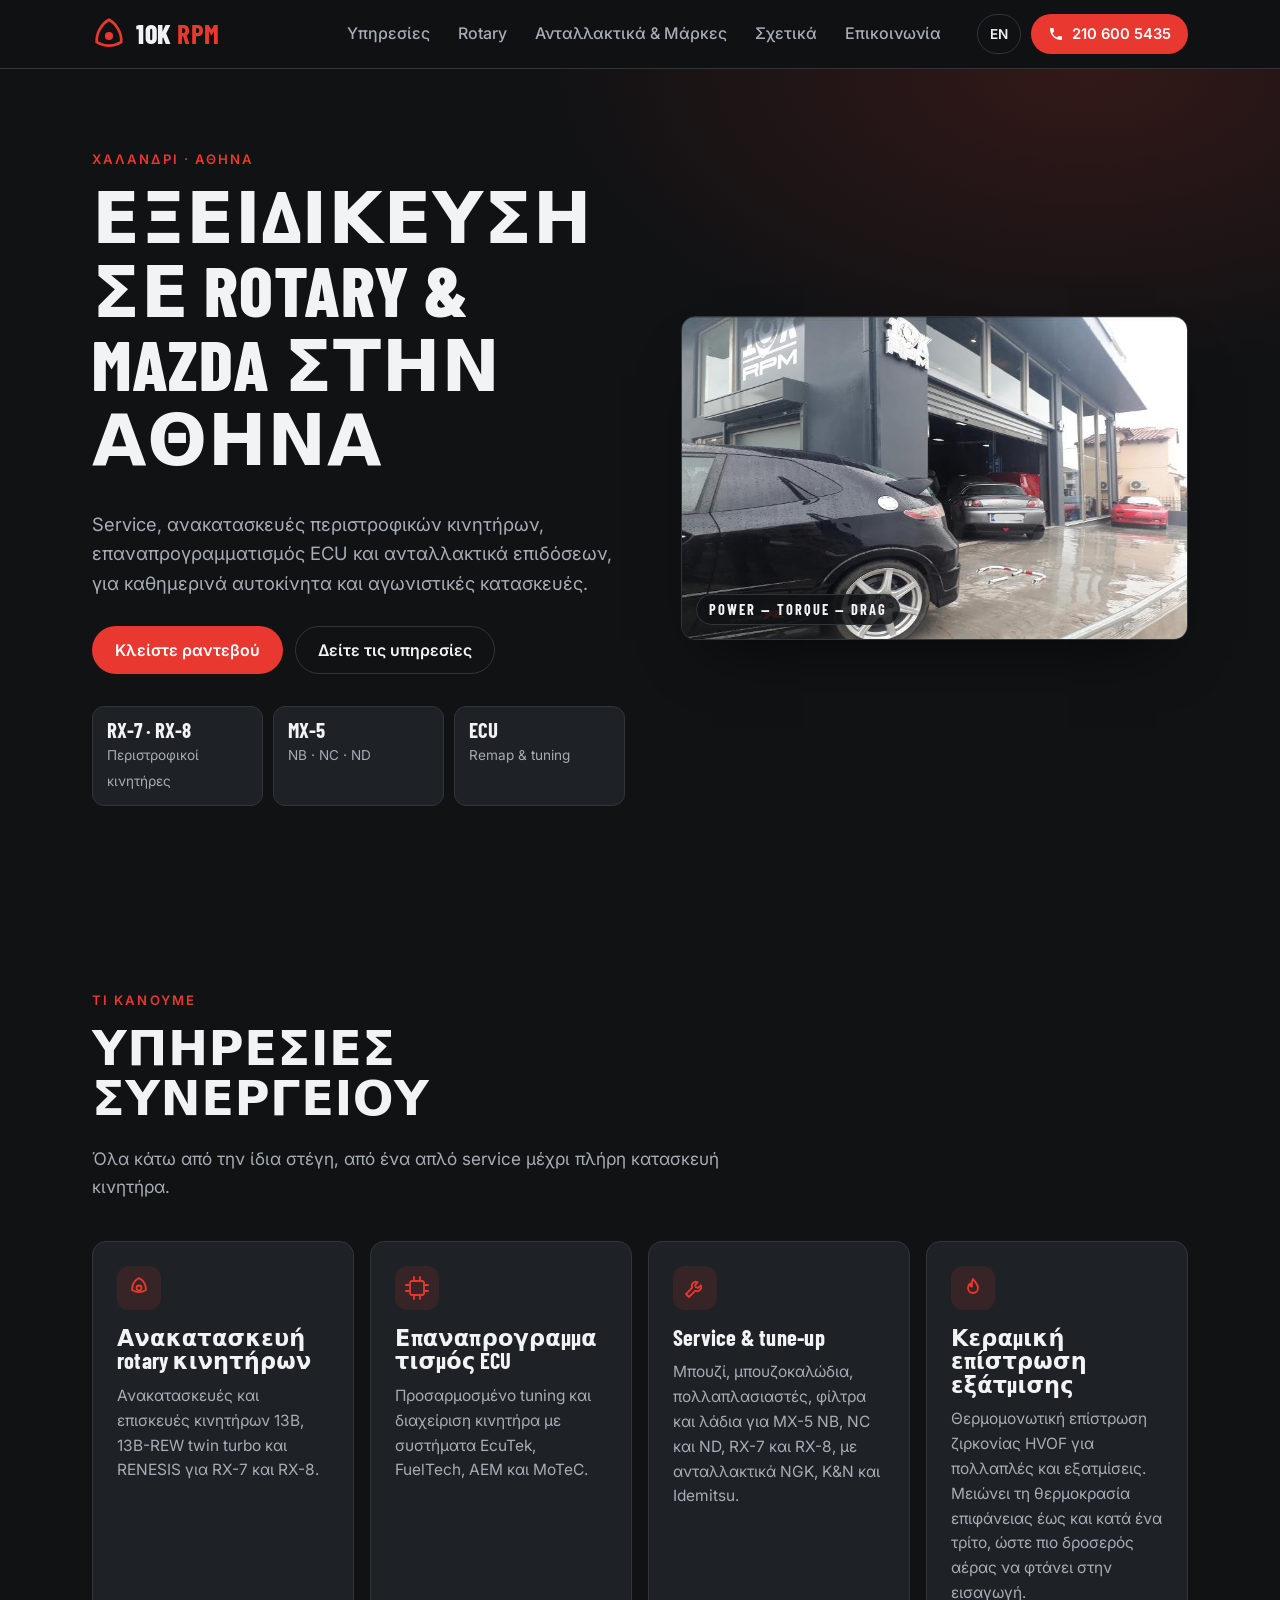
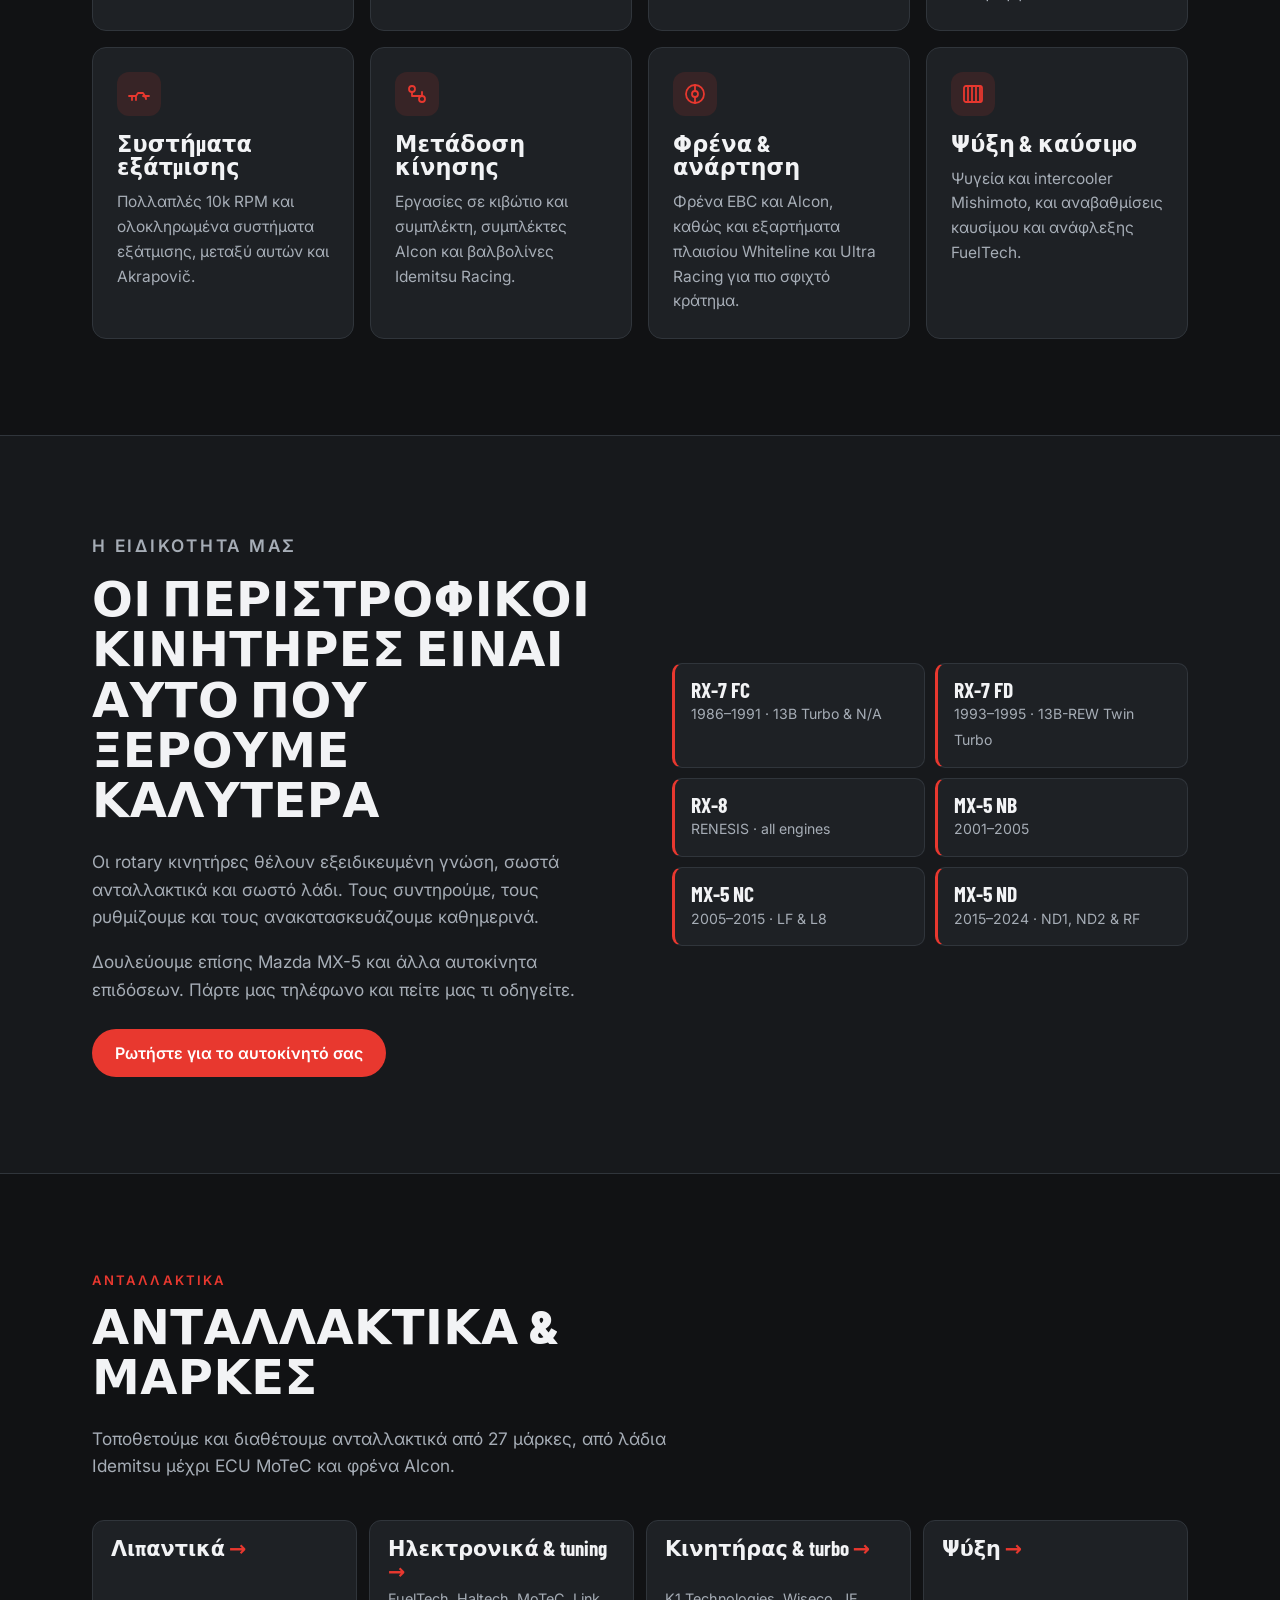
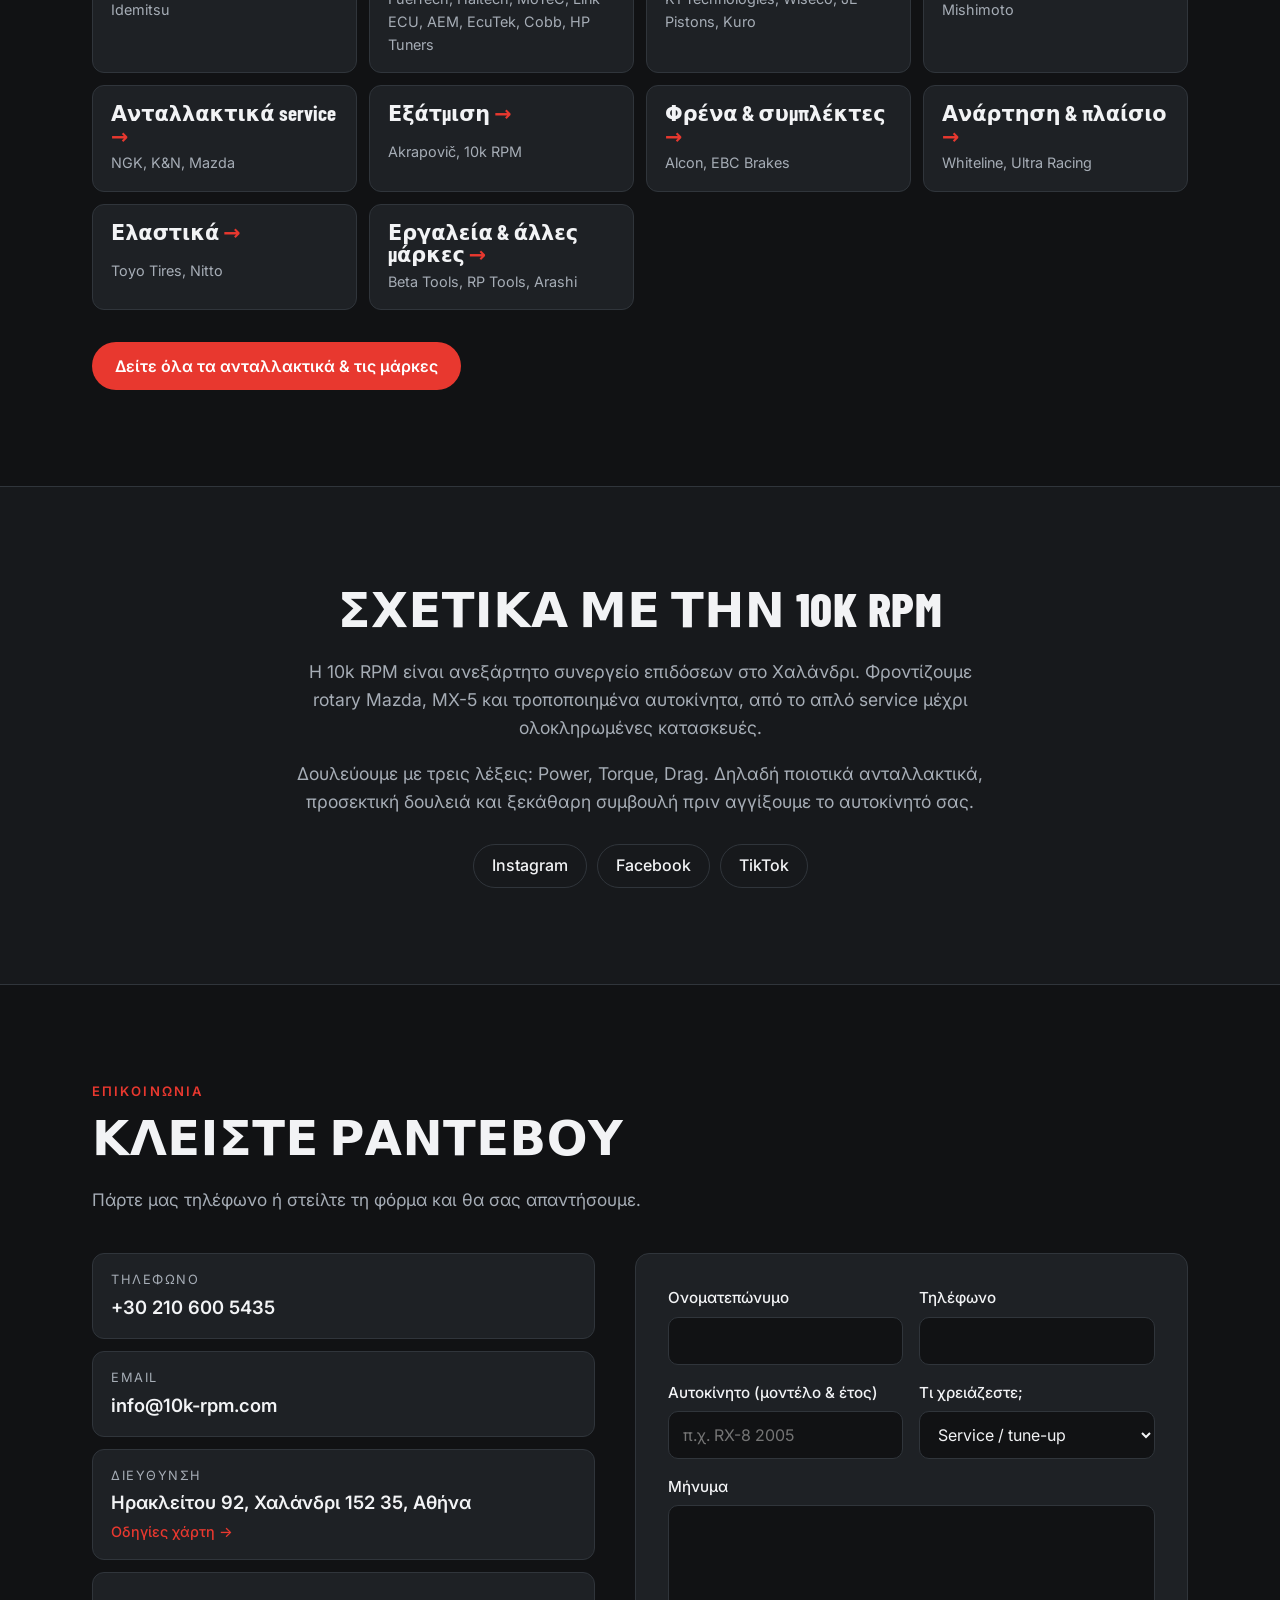
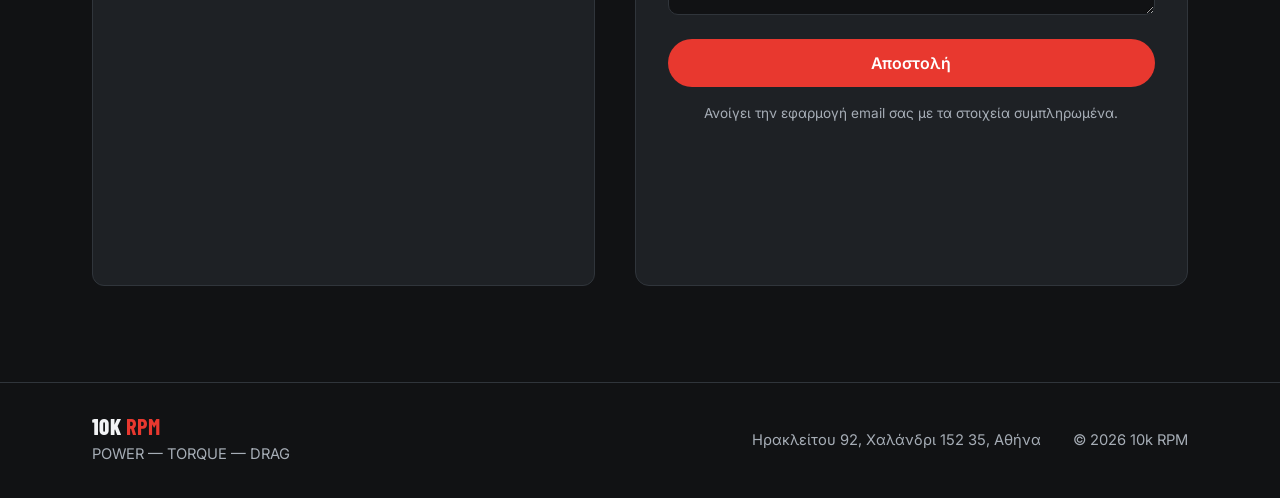
==== commit 4b0e2287: "Move parts and brands to their own page Add parts.html with every brand from the original site (27, " ====
--- a/index.html
+++ b/index.html
@@ -40,12 +40,12 @@
   }
   </script>
 </head>
-<body>
+<body data-page="home" data-title-en="10k RPM | Rotary &amp; Mazda Specialists in Athens">
   <a class="skip" href="#main" data-i18n="skip">Μετάβαση στο περιεχόμενο</a>
 
   <header class="site-header" id="top">
     <div class="wrap header-inner">
-      <a class="brand" href="./" aria-label="10k RPM, αρχή σελίδας">
+      <a class="brand" href="index.html" aria-label="10k RPM, αρχή σελίδας">
         <svg class="rotor" viewBox="0 0 100 100" aria-hidden="true">
           <path d="M50 8 C72 20 88 48 86 74 C62 88 38 88 14 74 C12 48 28 20 50 8 Z" />
           <circle cx="50" cy="56" r="12" />
@@ -56,7 +56,7 @@
       <nav class="nav" id="nav" aria-label="Main">
         <a href="#services" data-i18n="nav.services">Υπηρεσίες</a>
         <a href="#rotary" data-i18n="nav.rotary">Rotary</a>
-        <a href="#parts" data-i18n="nav.parts">Ανταλλακτικά</a>
+        <a href="parts.html" data-i18n="nav.parts">Ανταλλακτικά &amp; Μάρκες</a>
         <a href="#about" data-i18n="nav.about">Σχετικά</a>
         <a href="#contact" data-i18n="nav.contact">Επικοινωνία</a>
       </nav>
@@ -176,39 +176,27 @@
       </div>
     </section>
 
-    <!-- IDEMITSU -->
+    <!-- PARTS TEASER -->
     <section class="section" id="parts" aria-labelledby="parts-h">
       <div class="wrap">
-        <div class="feature">
-          <div class="feature-img">
-            <img src="assets/idemitsu.jpg" width="328" height="308" loading="lazy" alt="Φιάλες λαδιού Idemitsu Racing" data-i18n-alt="oil.alt">
-          </div>
-          <div class="feature-copy">
-            <p class="eyebrow" data-i18n="oil.eyebrow">Νέο στο κατάστημα</p>
-            <h2 id="parts-h" data-i18n="oil.title">Idemitsu Racing Black Series</h2>
-            <p data-i18n="oil.lead">Λάδια Racing και Pro Racing από την Ιαπωνία, φτιαγμένα για περιστροφικούς κινητήρες. Νιώστε τη διαφορά στον rotary σας.</p>
-            <ul class="oil-list">
-              <li>Racing Rotary 10W-30</li>
-              <li>Racing Rotary 15W-50</li>
-              <li>Racing Rotary 20W-50</li>
-              <li>Racing 5W-40</li>
-              <li>Racing Rotary Premix</li>
-              <li>Racing Gear Oil 75W-90</li>
-            </ul>
-            <a class="btn btn-ghost" href="#contact" data-i18n="oil.cta">Ρωτήστε για διαθεσιμότητα</a>
-          </div>
-        </div>
-
-        <header class="section-head brands-head">
-          <h3 data-i18n="brands.title">Μάρκες που τοποθετούμε και διαθέτουμε</h3>
+        <header class="section-head">
+          <p class="eyebrow" data-i18n="hp.eyebrow">Ανταλλακτικά</p>
+          <h2 id="parts-h" data-i18n="hp.title">Ανταλλακτικά &amp; μάρκες</h2>
+          <p data-i18n="hp.lead">Τοποθετούμε και διαθέτουμε ανταλλακτικά από 27 μάρκες, από λάδια Idemitsu μέχρι ECU MoTeC και φρένα Alcon.</p>
         </header>
-        <ul class="brands">
-          <li>Idemitsu</li><li>Mishimoto</li><li>FuelTech</li><li>EcuTek</li>
-          <li>AEM</li><li>MoTeC</li><li>Arashi</li><li>Alcon</li>
-          <li>EBC Brakes</li><li>Whiteline</li><li>Ultra Racing</li><li>Akrapovič</li>
-          <li>Kuro</li><li>K1 Technologies</li><li>NGK</li><li>K&amp;N</li>
-          <li>Toyo Tires</li><li>Nitto</li><li>Beta Tools</li><li>RP Tools</li>
+        <ul class="cat-links">
+          <li><a href="parts.html#cat-oil"><strong data-i18n="pc.oil">Λιπαντικά</strong><span>Idemitsu</span></a></li>
+          <li><a href="parts.html#cat-ecu"><strong data-i18n="pc.ecu">Ηλεκτρονικά &amp; tuning</strong><span>FuelTech, Haltech, MoTeC, Link ECU, AEM, EcuTek, Cobb, HP Tuners</span></a></li>
+          <li><a href="parts.html#cat-engine"><strong data-i18n="pc.engine">Κινητήρας &amp; turbo</strong><span>K1 Technologies, Wiseco, JE Pistons, Kuro</span></a></li>
+          <li><a href="parts.html#cat-cooling"><strong data-i18n="pc.cooling">Ψύξη</strong><span>Mishimoto</span></a></li>
+          <li><a href="parts.html#cat-service"><strong data-i18n="pc.service">Ανταλλακτικά service</strong><span>NGK, K&amp;N, Mazda</span></a></li>
+          <li><a href="parts.html#cat-exhaust"><strong data-i18n="pc.exhaust">Εξάτμιση</strong><span>Akrapovič, 10k RPM</span></a></li>
+          <li><a href="parts.html#cat-brakes"><strong data-i18n="pc.brakes">Φρένα &amp; συμπλέκτες</strong><span>Alcon, EBC Brakes</span></a></li>
+          <li><a href="parts.html#cat-chassis"><strong data-i18n="pc.chassis">Ανάρτηση &amp; πλαίσιο</strong><span>Whiteline, Ultra Racing</span></a></li>
+          <li><a href="parts.html#cat-tyres"><strong data-i18n="pc.tyres">Ελαστικά</strong><span>Toyo Tires, Nitto</span></a></li>
+          <li><a href="parts.html#cat-more"><strong data-i18n="pc.more">Εργαλεία &amp; άλλες μάρκες</strong><span>Beta Tools, RP Tools, Arashi</span></a></li>
         </ul>
+        <a class="btn btn-primary" href="parts.html" data-i18n="hp.cta">Δείτε όλα τα ανταλλακτικά &amp; τις μάρκες</a>
       </div>
     </section>
 
--- a/styles.css
+++ b/styles.css
@@ -29,7 +29,7 @@
 }
 img { max-width: 100%; height: auto; display: block; }
 a { color: inherit; }
-h1, h2, h3 { font-family: var(--font-head); line-height: 1.05; margin: 0 0 .5em; letter-spacing: .01em; }
+h1, h2, h3 { font-family: var(--font-head); line-height: 1.05; margin: 0 0 .5em; letter-spacing: .01em; overflow-wrap: break-word; hyphens: auto; }
 h1 { font-size: clamp(2.6rem, 6vw, 4.4rem); font-weight: 800; text-transform: uppercase; }
 h2 { font-size: clamp(2rem, 4vw, 3rem); font-weight: 800; text-transform: uppercase; }
 h3 { font-size: 1.4rem; font-weight: 700; }
@@ -77,7 +77,7 @@
 
 .nav { display: flex; gap: 4px; margin-left: auto; }
 .nav a { text-decoration: none; color: var(--muted); font-weight: 500; padding: 8px 12px; border-radius: 8px; }
-.nav a:hover { color: var(--text); background: var(--surface); }
+.nav a:hover, .nav a[aria-current="page"] { color: var(--text); background: var(--surface); }
 .header-actions { display: flex; align-items: center; gap: 10px; }
 .lang {
   min-width: 44px; height: 40px; border-radius: 999px; border: 1.5px solid var(--border);
@@ -153,9 +153,41 @@
 .oil-list li { background: var(--surface-2); border-radius: 8px; padding: 10px 12px; font-weight: 500; font-size: .95rem; }
 .oil-list li::before { content: ""; display: inline-block; width: 8px; height: 8px; border-radius: 50%; background: var(--accent); margin-right: 10px; vertical-align: middle; }
 
-.brands-head { margin: 64px 0 20px; }
-.brands { list-style: none; padding: 0; margin: 0; display: flex; flex-wrap: wrap; gap: 10px; }
-.brands li { border: 1px solid var(--border); border-radius: 999px; padding: 8px 16px; color: var(--muted); font-weight: 500; font-size: .95rem; }
+.feature-title { font-size: clamp(1.8rem, 3.4vw, 2.5rem); font-weight: 800; text-transform: uppercase; }
+
+/* Home: parts teaser */
+.cat-links { list-style: none; padding: 0; margin: 0 0 32px; display: grid; gap: 12px; grid-template-columns: repeat(auto-fill, minmax(220px, 1fr)); }
+.cat-links a { display: grid; gap: 4px; height: 100%; text-decoration: none; background: var(--surface); border: 1px solid var(--border); border-radius: 12px; padding: 16px 18px; transition: border-color .2s, transform .2s; }
+.cat-links a:hover { border-color: var(--accent); transform: translateY(-2px); }
+.cat-links strong { font: 700 1.3rem/1.1 var(--font-head); }
+.cat-links strong::after { content: " →"; color: var(--accent); }
+.cat-links span { color: var(--muted); font-size: .9rem; }
+
+/* Parts page */
+html:has(.cat-nav) { scroll-padding-top: calc(var(--header-h) + 72px); }
+.page-hero { padding: 48px 0 32px; background: radial-gradient(900px 400px at 85% 0%, rgba(232,56,47,.14), transparent 60%); }
+@media (min-width: 960px) { .page-hero { padding: 72px 0 40px; } }
+.page-hero h1 { max-width: 14em; font-size: clamp(2.2rem, 8vw, 4rem); }
+.page-hero .cta-row { margin-bottom: 0; }
+.cat-nav { position: sticky; top: var(--header-h); z-index: 30; background: color-mix(in srgb, var(--bg) 92%, transparent); backdrop-filter: blur(12px); -webkit-backdrop-filter: blur(12px); border-bottom: 1px solid var(--border); }
+.cat-nav-inner { display: flex; gap: 8px; overflow-x: auto; padding: 12px 0; scrollbar-width: none; }
+.cat-nav-inner::-webkit-scrollbar { display: none; }
+.cat-nav a { flex: none; text-decoration: none; border: 1px solid var(--border); border-radius: 999px; padding: 8px 14px; font-weight: 500; font-size: .92rem; color: var(--muted); white-space: nowrap; }
+.cat-nav a:hover, .cat-nav a.active { color: var(--text); border-color: var(--accent); }
+.parts { padding-top: 16px; padding-bottom: 72px; }
+.cat { padding-top: 48px; }
+.cat-title { font-size: clamp(1.6rem, 3vw, 2.2rem); display: flex; align-items: center; gap: 14px; }
+.cat-title::after { content: ""; flex: 1; height: 1px; background: var(--border); }
+.brand-grid { display: grid; gap: 14px; grid-template-columns: repeat(auto-fill, minmax(240px, 1fr)); }
+.brand-card { background: var(--surface); border: 1px solid var(--border); border-top: 3px solid var(--accent); border-radius: var(--radius); padding: 20px 22px; }
+.brand-card h3 { font-size: 1.6rem; font-weight: 800; text-transform: uppercase; margin-bottom: .3em; }
+.brand-card p { color: var(--muted); margin: 0; font-size: .97rem; }
+.brand-card:target, .feature:target { border-color: var(--accent); box-shadow: 0 0 0 2px var(--accent); }
+.cta-band { margin-top: 64px; display: grid; gap: 20px; align-items: center; background: var(--surface); border: 1px solid var(--border); border-radius: calc(var(--radius) + 4px); padding: 28px 24px; }
+@media (min-width: 820px) { .cta-band { grid-template-columns: 1fr auto; padding: 36px 40px; } }
+.cta-band h2 { font-size: clamp(1.6rem, 3vw, 2.2rem); }
+.cta-band p { color: var(--muted); margin: 0; }
+.cta-band .cta-row { margin: 0; }
 
 /* About */
 .about { max-width: 760px; text-align: center; }
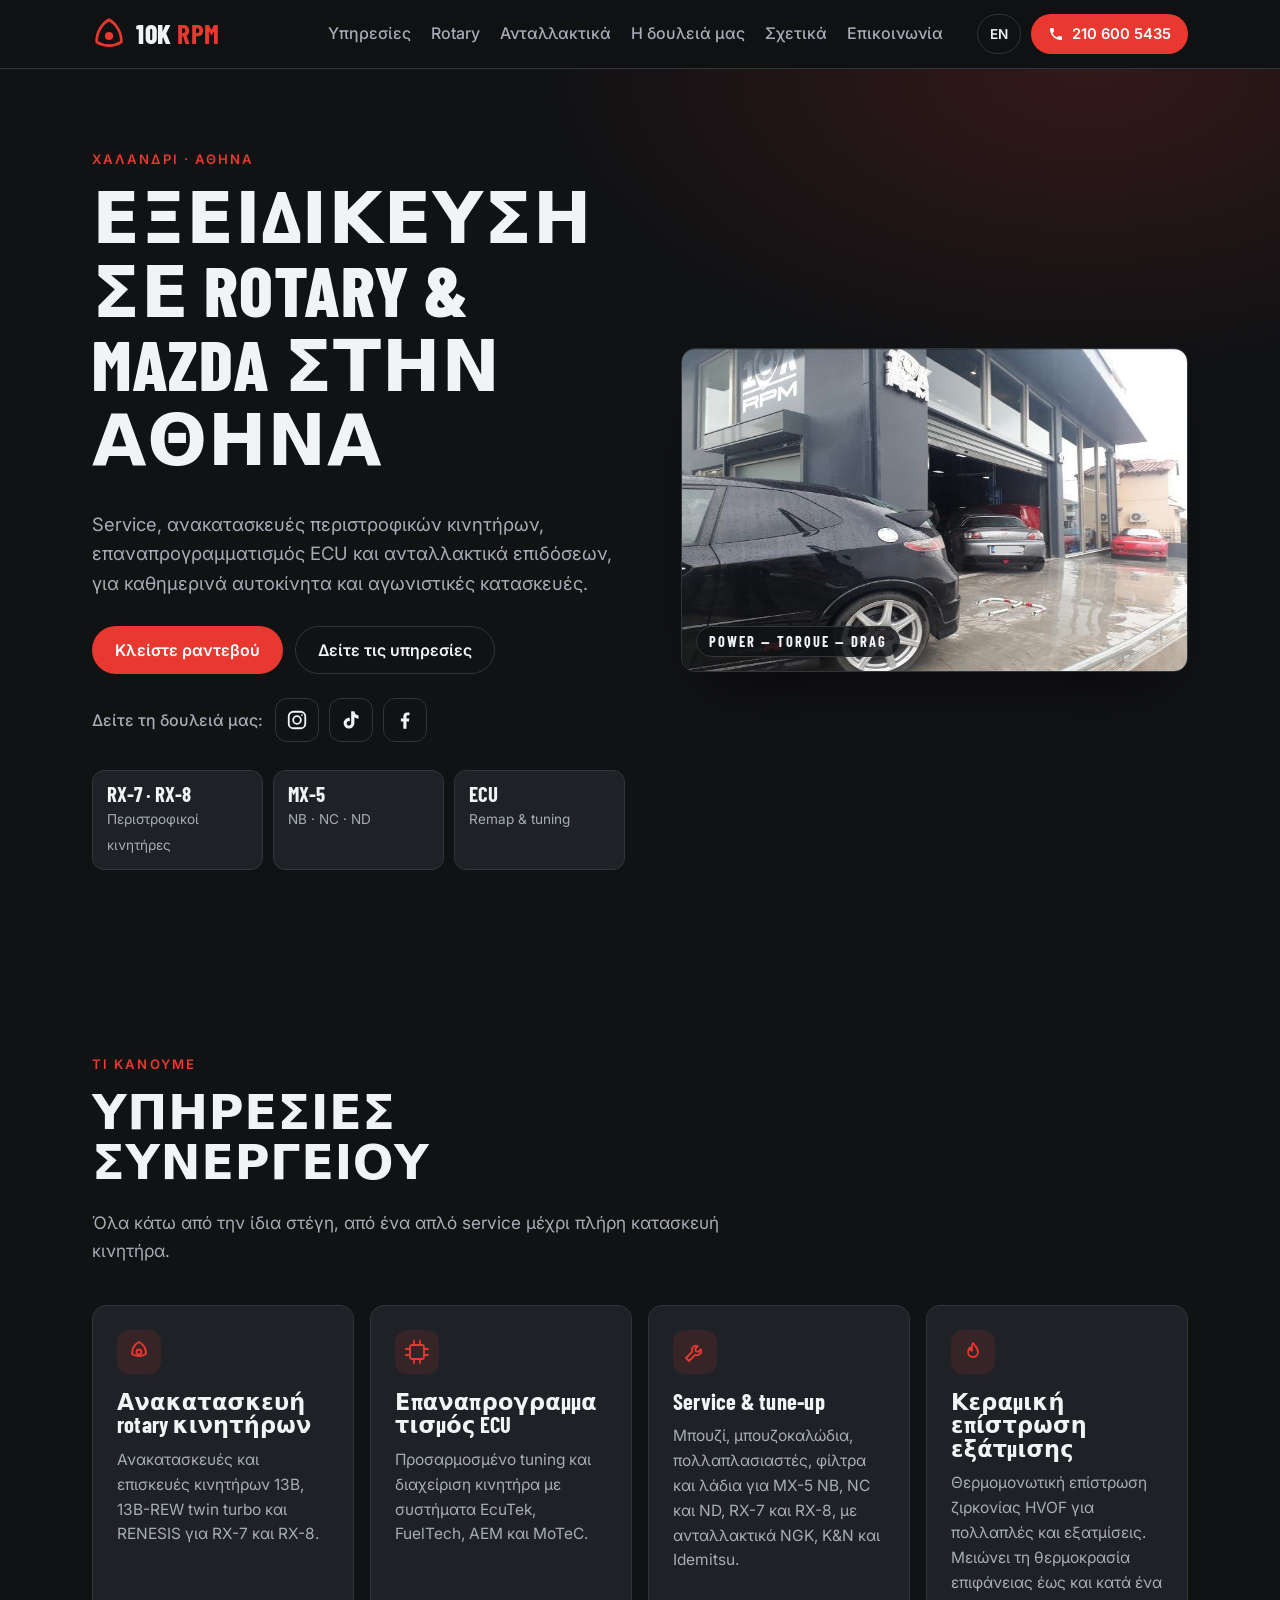
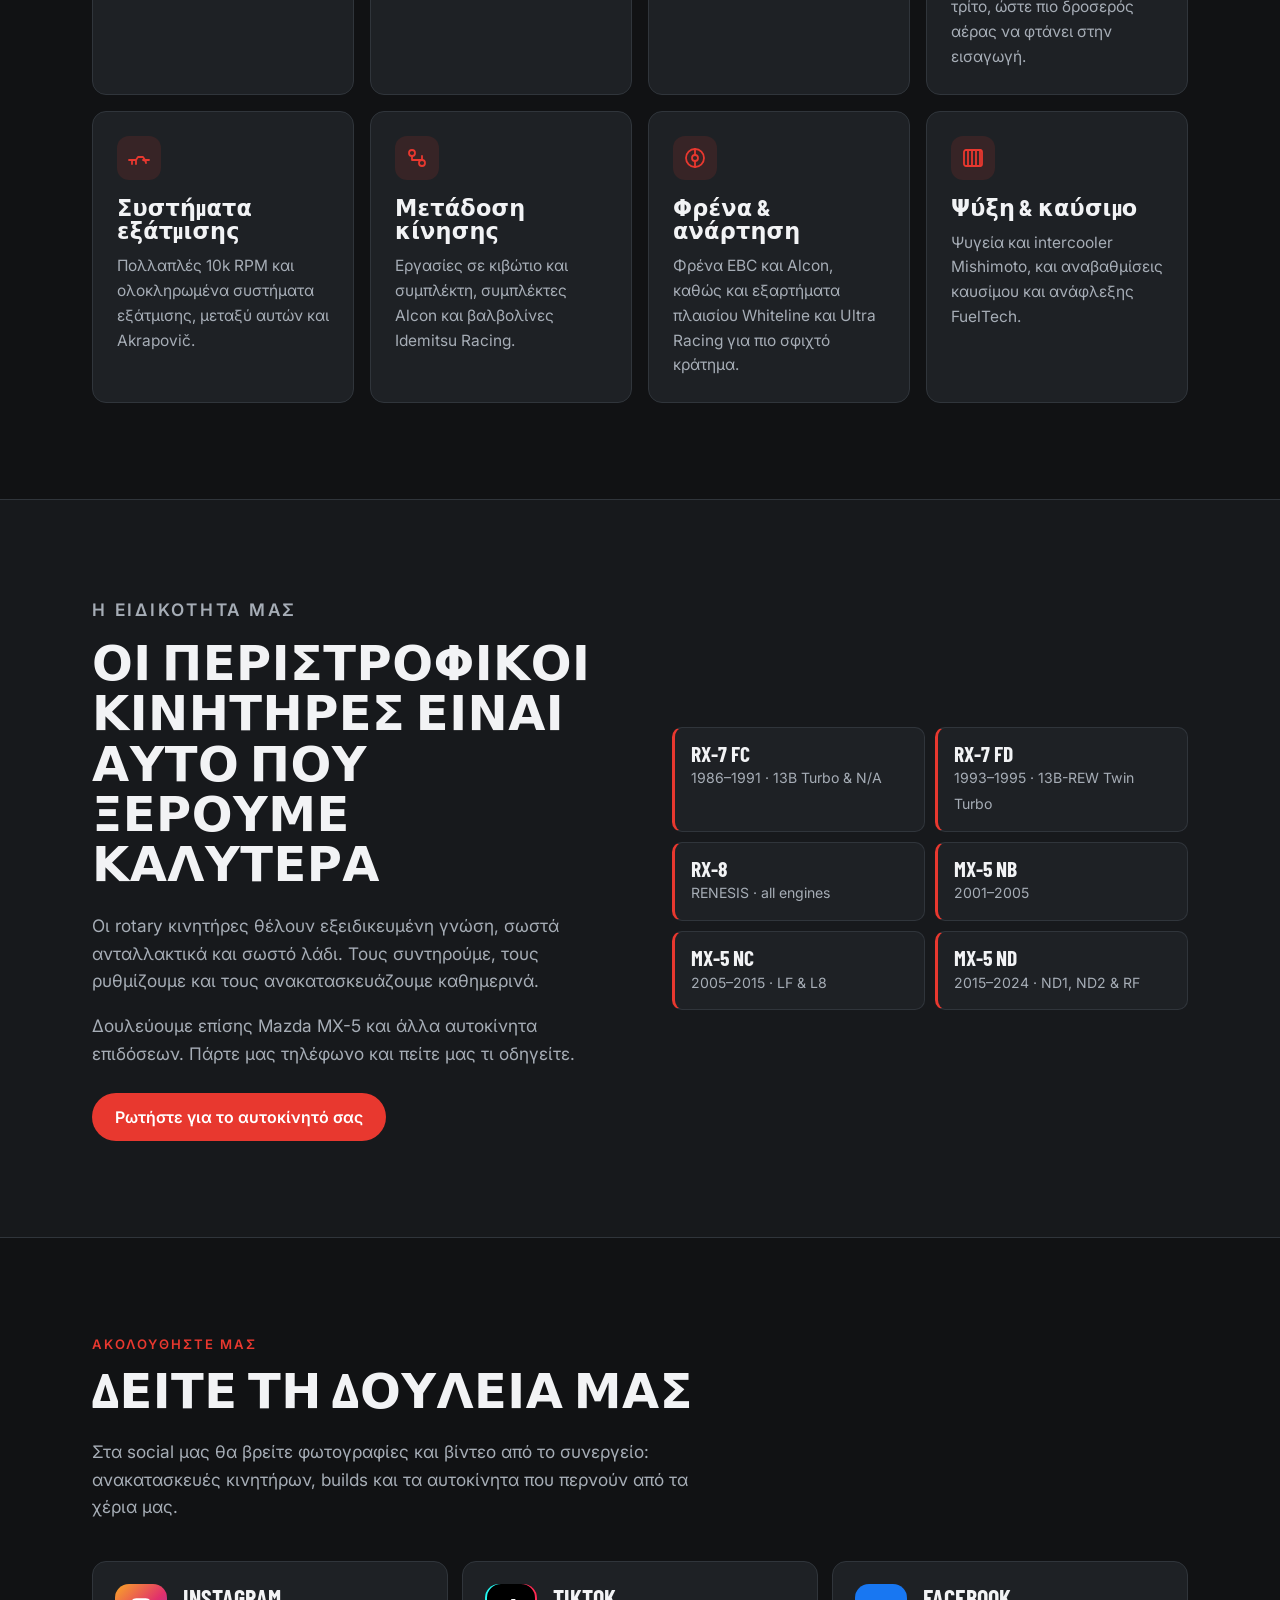
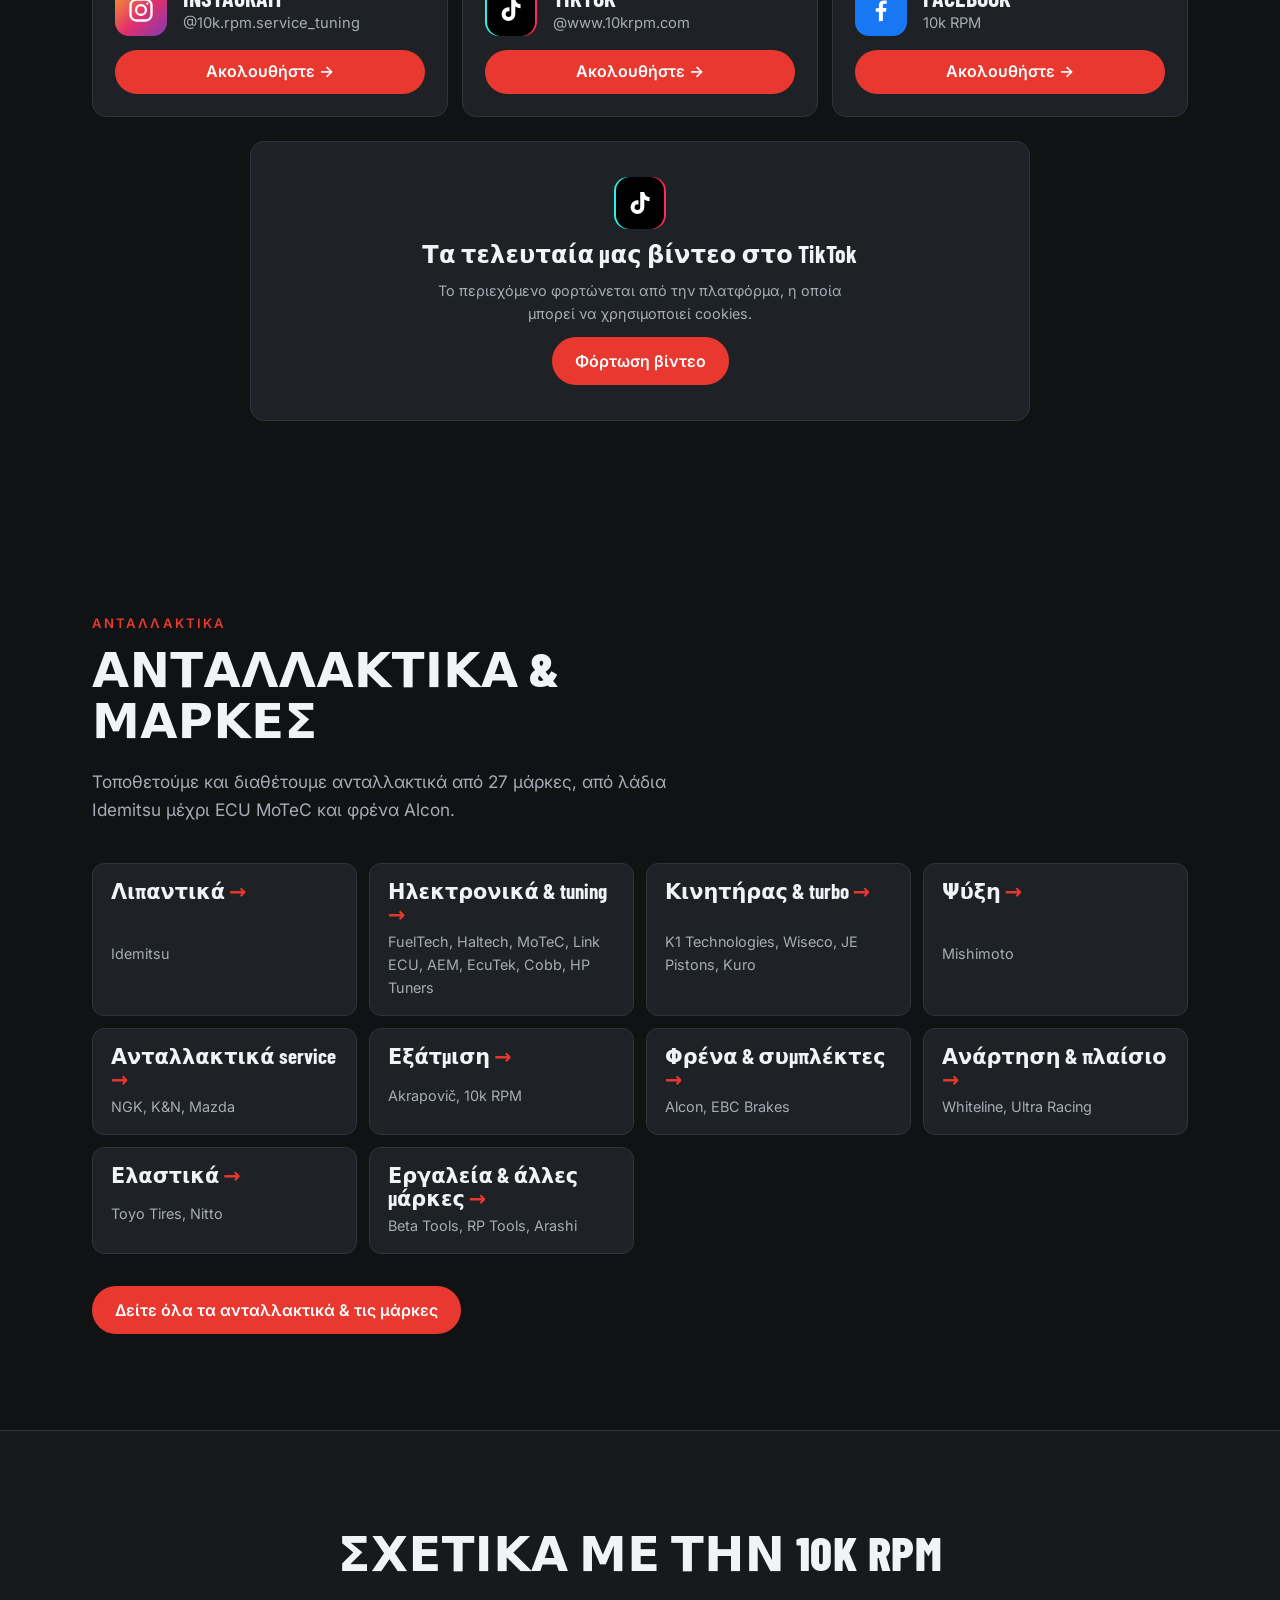
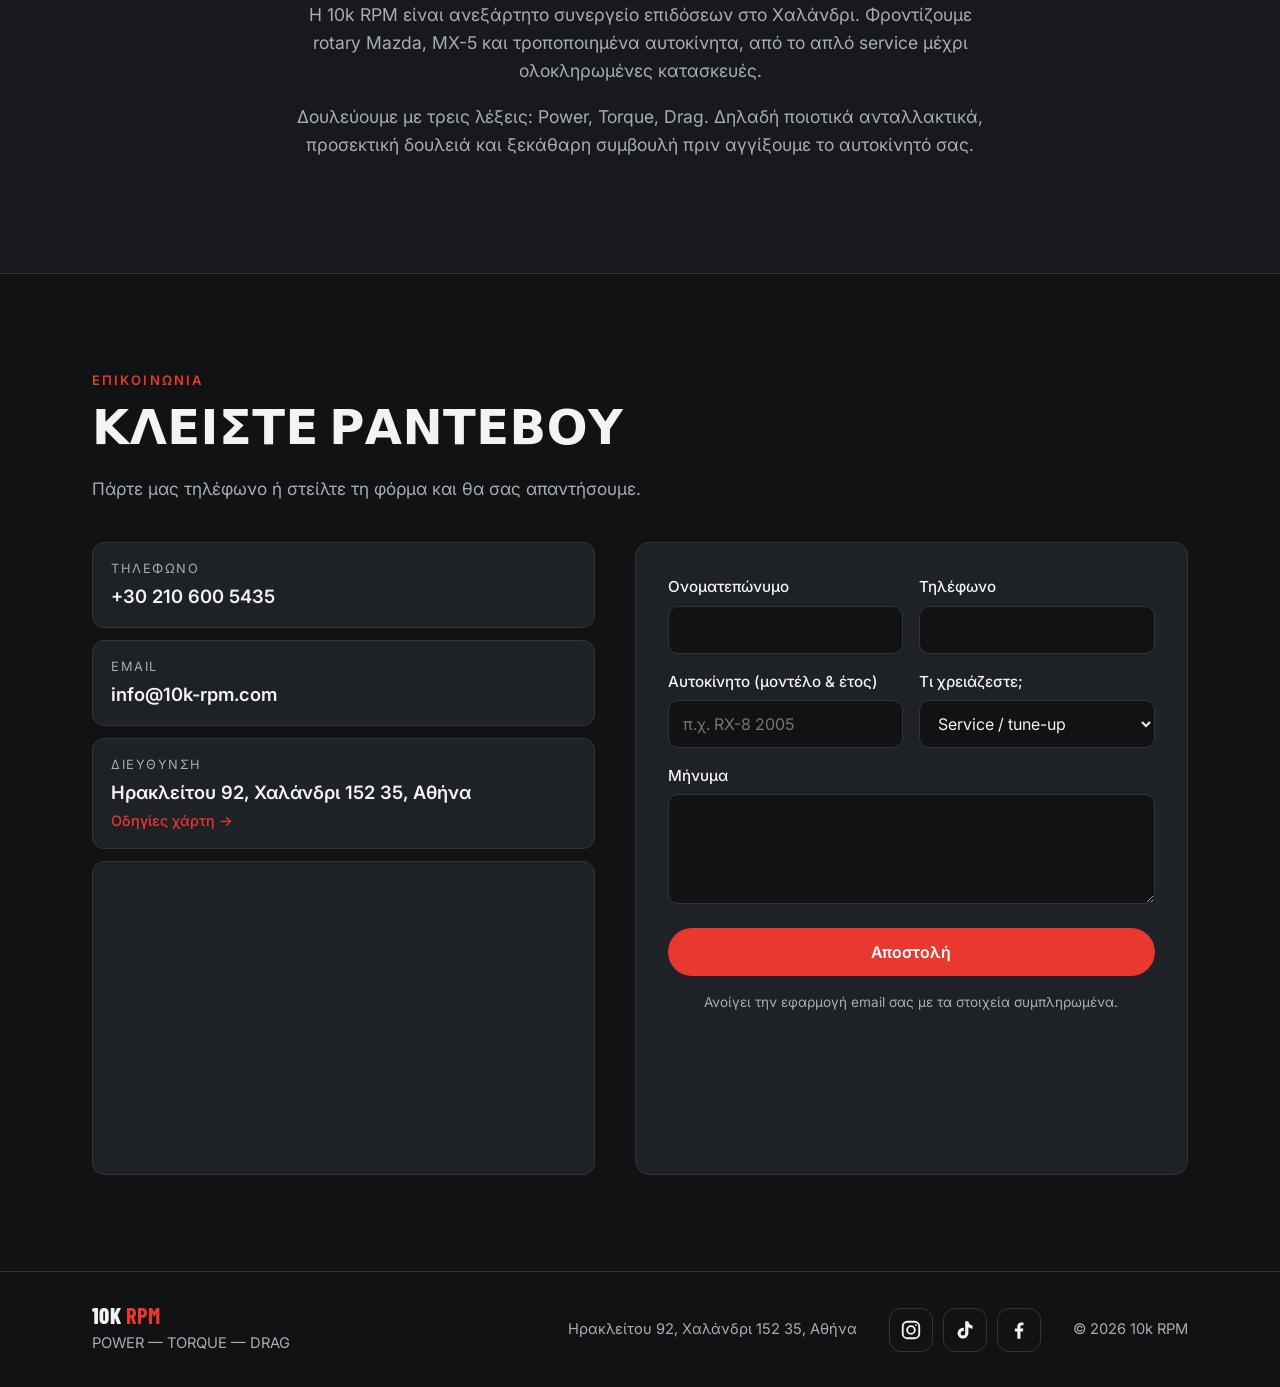
==== commit f7b08788: "Feature social media throughout the site Add a 'See our work' section with Instagram, TikTok and Fac" ====
--- a/index.html
+++ b/index.html
@@ -56,9 +56,15 @@
       <nav class="nav" id="nav" aria-label="Main">
         <a href="#services" data-i18n="nav.services">Υπηρεσίες</a>
         <a href="#rotary" data-i18n="nav.rotary">Rotary</a>
-        <a href="parts.html" data-i18n="nav.parts">Ανταλλακτικά &amp; Μάρκες</a>
+        <a href="parts.html" data-i18n="nav.parts">Ανταλλακτικά</a>
+        <a href="#social" data-i18n="nav.social">Η δουλειά μας</a>
         <a href="#about" data-i18n="nav.about">Σχετικά</a>
         <a href="#contact" data-i18n="nav.contact">Επικοινωνία</a>
+        <div class="nav-social">
+          <a href="https://www.instagram.com/10k.rpm.service_tuning/" target="_blank" rel="noopener" aria-label="Instagram"><svg viewBox="0 0 24 24" aria-hidden="true" class="si si-stroke"><rect x="3" y="3" width="18" height="18" rx="5"/><circle cx="12" cy="12" r="4.2"/><circle cx="17.4" cy="6.6" r="1" class="dot"/></svg></a>
+          <a href="https://www.tiktok.com/@www.10krpm.com" target="_blank" rel="noopener" aria-label="TikTok"><svg viewBox="0 0 24 24" aria-hidden="true" class="si"><path d="M15.6 2.5c.4 2.6 2.1 4.3 4.6 4.5v3.5a8 8 0 0 1-4.5-1.4v6.4a5.9 5.9 0 1 1-5.9-5.9c.3 0 .6 0 .9.1v3.6a2.4 2.4 0 1 0 1.5 2.2V2.5z"/></svg></a>
+          <a href="https://www.facebook.com/profile.php?id=61552521843421" target="_blank" rel="noopener" aria-label="Facebook"><svg viewBox="0 0 24 24" aria-hidden="true" class="si"><path d="M13.6 21.5v-8h2.7l.4-3.2h-3.1V8.3c0-.9.3-1.6 1.6-1.6h1.7V3.9c-.3 0-1.3-.1-2.5-.1-2.5 0-4.2 1.5-4.2 4.3v2.3H7.5v3.2h2.7v8z"/></svg></a>
+        </div>
       </nav>
 
       <div class="header-actions">
@@ -86,6 +92,14 @@
             <a class="btn btn-primary" href="#contact" data-i18n="hero.book">Κλείστε ραντεβού</a>
             <a class="btn btn-ghost" href="#services" data-i18n="hero.services">Δείτε τις υπηρεσίες</a>
           </div>
+          <div class="hero-social">
+            <span data-i18n="hero.social">Δείτε τη δουλειά μας:</span>
+            <div class="footer-social">
+            <a href="https://www.instagram.com/10k.rpm.service_tuning/" target="_blank" rel="noopener" aria-label="Instagram"><svg viewBox="0 0 24 24" aria-hidden="true" class="si si-stroke"><rect x="3" y="3" width="18" height="18" rx="5"/><circle cx="12" cy="12" r="4.2"/><circle cx="17.4" cy="6.6" r="1" class="dot"/></svg></a>
+            <a href="https://www.tiktok.com/@www.10krpm.com" target="_blank" rel="noopener" aria-label="TikTok"><svg viewBox="0 0 24 24" aria-hidden="true" class="si"><path d="M15.6 2.5c.4 2.6 2.1 4.3 4.6 4.5v3.5a8 8 0 0 1-4.5-1.4v6.4a5.9 5.9 0 1 1-5.9-5.9c.3 0 .6 0 .9.1v3.6a2.4 2.4 0 1 0 1.5 2.2V2.5z"/></svg></a>
+            <a href="https://www.facebook.com/profile.php?id=61552521843421" target="_blank" rel="noopener" aria-label="Facebook"><svg viewBox="0 0 24 24" aria-hidden="true" class="si"><path d="M13.6 21.5v-8h2.7l.4-3.2h-3.1V8.3c0-.9.3-1.6 1.6-1.6h1.7V3.9c-.3 0-1.3-.1-2.5-.1-2.5 0-4.2 1.5-4.2 4.3v2.3H7.5v3.2h2.7v8z"/></svg></a>
+            </div>
+          </div>
           <ul class="hero-facts">
             <li><strong>RX-7 · RX-8</strong><span data-i18n="hero.f1">Περιστροφικοί κινητήρες</span></li>
             <li><strong>MX-5</strong><span data-i18n="hero.f2">NB · NC · ND</span></li>
@@ -173,6 +187,47 @@
           <li><span class="model">MX-5 NC</span><span class="spec">2005–2015 · LF &amp; L8</span></li>
           <li><span class="model">MX-5 ND</span><span class="spec">2015–2024 · ND1, ND2 &amp; RF</span></li>
         </ul>
+      </div>
+    </section>
+
+    <!-- SOCIAL -->
+    <section class="section" id="social" aria-labelledby="social-h">
+      <div class="wrap">
+        <header class="section-head">
+          <p class="eyebrow" data-i18n="so.eyebrow">Ακολουθήστε μας</p>
+          <h2 id="social-h" data-i18n="so.title">Δείτε τη δουλειά μας</h2>
+          <p data-i18n="so.lead">Στα social μας θα βρείτε φωτογραφίες και βίντεο από το συνεργείο: ανακατασκευές κινητήρων, builds και τα αυτοκίνητα που περνούν από τα χέρια μας.</p>
+        </header>
+
+        <div class="social-cards">
+          <a class="social-card sc-ig" href="https://www.instagram.com/10k.rpm.service_tuning/" target="_blank" rel="noopener">
+            <span class="sc-icon"><svg viewBox="0 0 24 24" aria-hidden="true" class="si si-stroke"><rect x="3" y="3" width="18" height="18" rx="5"/><circle cx="12" cy="12" r="4.2"/><circle cx="17.4" cy="6.6" r="1" class="dot"/></svg></span>
+            <span class="sc-text"><strong>Instagram</strong><span class="sc-handle">@10k.rpm.service_tuning</span></span>
+            <span class="sc-cta" data-i18n="so.follow">Ακολουθήστε →</span>
+          </a>
+          <a class="social-card sc-tt" href="https://www.tiktok.com/@www.10krpm.com" target="_blank" rel="noopener">
+            <span class="sc-icon"><svg viewBox="0 0 24 24" aria-hidden="true" class="si"><path d="M15.6 2.5c.4 2.6 2.1 4.3 4.6 4.5v3.5a8 8 0 0 1-4.5-1.4v6.4a5.9 5.9 0 1 1-5.9-5.9c.3 0 .6 0 .9.1v3.6a2.4 2.4 0 1 0 1.5 2.2V2.5z"/></svg></span>
+            <span class="sc-text"><strong>TikTok</strong><span class="sc-handle">@www.10krpm.com</span></span>
+            <span class="sc-cta" data-i18n="so.follow">Ακολουθήστε →</span>
+          </a>
+          <a class="social-card sc-fb" href="https://www.facebook.com/profile.php?id=61552521843421" target="_blank" rel="noopener">
+            <span class="sc-icon"><svg viewBox="0 0 24 24" aria-hidden="true" class="si"><path d="M13.6 21.5v-8h2.7l.4-3.2h-3.1V8.3c0-.9.3-1.6 1.6-1.6h1.7V3.9c-.3 0-1.3-.1-2.5-.1-2.5 0-4.2 1.5-4.2 4.3v2.3H7.5v3.2h2.7v8z"/></svg></span>
+            <span class="sc-text"><strong>Facebook</strong><span class="sc-handle">10k RPM</span></span>
+            <span class="sc-cta" data-i18n="so.follow">Ακολουθήστε →</span>
+          </a>
+        </div>
+
+        <div class="embeds">
+          <div class="embed" data-embed="tiktok">
+            <div class="embed-ph">
+              <span class="sc-icon"><svg viewBox="0 0 24 24" aria-hidden="true" class="si"><path d="M15.6 2.5c.4 2.6 2.1 4.3 4.6 4.5v3.5a8 8 0 0 1-4.5-1.4v6.4a5.9 5.9 0 1 1-5.9-5.9c.3 0 .6 0 .9.1v3.6a2.4 2.4 0 1 0 1.5 2.2V2.5z"/></svg></span>
+              <h3 data-i18n="so.tt.title">Τα τελευταία μας βίντεο στο TikTok</h3>
+              <p data-i18n="so.consent">Το περιεχόμενο φορτώνεται από την πλατφόρμα, η οποία μπορεί να χρησιμοποιεί cookies.</p>
+              <button class="btn btn-primary" type="button" data-load data-i18n="so.tt.btn">Φόρτωση βίντεο</button>
+            </div>
+          </div>
+          </div>
+        </div>
       </div>
     </section>
 
@@ -206,11 +261,6 @@
         <h2 id="about-h" data-i18n="about.title">Σχετικά με την 10k RPM</h2>
         <p data-i18n="about.p1">Η 10k RPM είναι ανεξάρτητο συνεργείο επιδόσεων στο Χαλάνδρι. Φροντίζουμε rotary Mazda, MX-5 και τροποποιημένα αυτοκίνητα, από το απλό service μέχρι ολοκληρωμένες κατασκευές.</p>
         <p data-i18n="about.p2">Δουλεύουμε με τρεις λέξεις: Power, Torque, Drag. Δηλαδή ποιοτικά ανταλλακτικά, προσεκτική δουλειά και ξεκάθαρη συμβουλή πριν αγγίξουμε το αυτοκίνητό σας.</p>
-        <ul class="social">
-          <li><a href="https://www.instagram.com/10k.rpm.service_tuning/" target="_blank" rel="noopener">Instagram</a></li>
-          <li><a href="https://www.facebook.com/profile.php?id=61552521843421" target="_blank" rel="noopener">Facebook</a></li>
-          <li><a href="https://www.tiktok.com/@www.10krpm.com" target="_blank" rel="noopener">TikTok</a></li>
-        </ul>
       </div>
     </section>
 
@@ -288,6 +338,11 @@
         <p class="muted">POWER — TORQUE — DRAG</p>
       </div>
       <p class="muted" data-i18n="footer.addr">Ηρακλείτου 92, Χαλάνδρι 152 35, Αθήνα</p>
+      <div class="footer-social">
+        <a href="https://www.instagram.com/10k.rpm.service_tuning/" target="_blank" rel="noopener" aria-label="Instagram"><svg viewBox="0 0 24 24" aria-hidden="true" class="si si-stroke"><rect x="3" y="3" width="18" height="18" rx="5"/><circle cx="12" cy="12" r="4.2"/><circle cx="17.4" cy="6.6" r="1" class="dot"/></svg></a>
+        <a href="https://www.tiktok.com/@www.10krpm.com" target="_blank" rel="noopener" aria-label="TikTok"><svg viewBox="0 0 24 24" aria-hidden="true" class="si"><path d="M15.6 2.5c.4 2.6 2.1 4.3 4.6 4.5v3.5a8 8 0 0 1-4.5-1.4v6.4a5.9 5.9 0 1 1-5.9-5.9c.3 0 .6 0 .9.1v3.6a2.4 2.4 0 1 0 1.5 2.2V2.5z"/></svg></a>
+        <a href="https://www.facebook.com/profile.php?id=61552521843421" target="_blank" rel="noopener" aria-label="Facebook"><svg viewBox="0 0 24 24" aria-hidden="true" class="si"><path d="M13.6 21.5v-8h2.7l.4-3.2h-3.1V8.3c0-.9.3-1.6 1.6-1.6h1.7V3.9c-.3 0-1.3-.1-2.5-.1-2.5 0-4.2 1.5-4.2 4.3v2.3H7.5v3.2h2.7v8z"/></svg></a>
+      </div>
       <p class="muted">© <span id="year">2026</span> 10k RPM</p>
     </div>
   </footer>
--- a/styles.css
+++ b/styles.css
@@ -68,7 +68,7 @@
   border-bottom: 1px solid var(--border);
 }
 .header-inner { height: var(--header-h); display: flex; align-items: center; gap: 24px; }
-.brand { display: flex; align-items: center; gap: 10px; text-decoration: none; }
+.brand { display: flex; align-items: center; gap: 10px; text-decoration: none; flex: none; white-space: nowrap; }
 .rotor { width: 34px; height: 34px; }
 .rotor path { fill: none; stroke: var(--accent); stroke-width: 8; }
 .rotor circle { fill: var(--accent); }
@@ -76,9 +76,10 @@
 .brand-text b { color: var(--accent); }
 
 .nav { display: flex; gap: 4px; margin-left: auto; }
-.nav a { text-decoration: none; color: var(--muted); font-weight: 500; padding: 8px 12px; border-radius: 8px; }
+.nav a { text-decoration: none; color: var(--muted); font-weight: 500; padding: 8px 12px; border-radius: 8px; white-space: nowrap; }
+@media (min-width: 1141px) { .nav { gap: 0; } .nav a { padding: 8px 10px; } }
 .nav a:hover, .nav a[aria-current="page"] { color: var(--text); background: var(--surface); }
-.header-actions { display: flex; align-items: center; gap: 10px; }
+.header-actions { display: flex; align-items: center; gap: 10px; flex: none; white-space: nowrap; }
 .lang {
   min-width: 44px; height: 40px; border-radius: 999px; border: 1.5px solid var(--border);
   background: transparent; color: var(--text); font: 600 .85rem var(--font-body); cursor: pointer;
@@ -90,9 +91,10 @@
 .menu-btn[aria-expanded="true"] span:nth-child(2) { opacity: 0; }
 .menu-btn[aria-expanded="true"] span:nth-child(3) { transform: translateY(-7px) rotate(-45deg); }
 
-@media (max-width: 900px) {
+@media (max-width: 900px) { .header-call { display: none; } }
+.nav-social { display: none; }
+@media (max-width: 1140px) {
   .menu-btn { display: block; }
-  .header-call { display: none; }
   .header-actions { margin-left: auto; }
   .nav {
     position: fixed; inset: var(--header-h) 0 auto 0; flex-direction: column; gap: 0;
@@ -101,7 +103,8 @@
   }
   .nav.open { transform: none; opacity: 1; visibility: visible; }
   .nav a { padding: 14px 8px; font-size: 1.1rem; border-bottom: 1px solid var(--border); border-radius: 0; color: var(--text); }
-  .nav a:last-child { border-bottom: 0; }
+  .nav-social { display: flex; gap: 10px; padding-top: 14px; }
+  .nav .nav-social a { border: 1px solid var(--border); border-radius: 12px; padding: 10px; width: 48px; height: 48px; display: grid; place-items: center; }
 }
 
 /* Hero */
@@ -227,7 +230,7 @@
 .footer { border-top: 1px solid var(--border); padding: 32px 0 96px; }
 @media (min-width: 900px) { .footer { padding-bottom: 32px; } }
 .footer-inner { display: grid; gap: 12px; }
-@media (min-width: 900px) { .footer-inner { grid-template-columns: 1fr auto auto; align-items: center; gap: 32px; } }
+@media (min-width: 900px) { .footer-inner { grid-template-columns: 1fr auto auto auto; align-items: center; gap: 32px; } }
 .footer p { margin: 0; font-size: .92rem; }
 .footer .brand-text { font-size: 1.4rem; }
 
@@ -242,3 +245,44 @@
 .quickbar a { min-height: 48px; display: grid; place-items: center; text-decoration: none; font-weight: 600; border-radius: 10px; background: var(--surface); border: 1px solid var(--border); }
 .quickbar a:first-child { background: var(--accent); border-color: var(--accent); color: #fff; }
 @media (min-width: 900px) { .quickbar { display: none; } }
+
+/* Social icons */
+.si { width: 22px; height: 22px; fill: currentColor; }
+.si-stroke { fill: none; stroke: currentColor; stroke-width: 2; }
+.si-stroke .dot { fill: currentColor; stroke: none; }
+
+/* Home: social section */
+.social-cards { display: grid; gap: 14px; grid-template-columns: repeat(auto-fit, minmax(260px, 1fr)); margin-bottom: 24px; }
+.social-card { display: grid; grid-template-columns: auto 1fr; grid-template-rows: auto auto; column-gap: 16px; row-gap: 14px; align-items: center; text-decoration: none; background: var(--surface); border: 1px solid var(--border); border-radius: var(--radius); padding: 22px; transition: border-color .2s, transform .2s; }
+.social-card:hover { border-color: var(--accent); transform: translateY(-2px); }
+.sc-icon { width: 52px; height: 52px; border-radius: 14px; display: grid; place-items: center; color: #fff; background: var(--surface-2); }
+.sc-icon .si { width: 28px; height: 28px; }
+.sc-ig .sc-icon { background: linear-gradient(135deg, #f9a825, #e1306c 55%, #833ab4); }
+.sc-tt .sc-icon { background: #000; box-shadow: inset 2px 0 0 #25f4ee, inset -2px 0 0 #fe2c55; }
+.sc-fb .sc-icon { background: #1877f2; }
+.sc-text { display: grid; min-width: 0; }
+.sc-text strong { font: 700 1.5rem/1.1 var(--font-head); text-transform: uppercase; }
+.sc-handle { color: var(--muted); font-size: .92rem; overflow-wrap: anywhere; }
+.sc-cta { grid-column: 1 / -1; display: inline-flex; justify-content: center; align-items: center; min-height: 44px; border-radius: 999px; background: var(--accent); color: #fff; font-weight: 600; }
+.social-card:hover .sc-cta { background: var(--accent-hover); }
+
+.embeds { display: grid; gap: 14px; }
+.embeds { max-width: 780px; margin: 0 auto; }
+.embed { background: var(--surface); border: 1px solid var(--border); border-radius: var(--radius); min-height: 280px; display: grid; overflow: hidden; }
+.embed-ph { display: grid; justify-items: center; align-content: center; text-align: center; gap: 12px; padding: 32px 24px; }
+.embed-ph h3 { margin: 0; font-size: 1.5rem; }
+.embed-ph p { color: var(--muted); font-size: .9rem; margin: 0; max-width: 30em; }
+.embed[data-embed="tiktok"] .embed-ph .sc-icon { background: #000; box-shadow: inset 2px 0 0 #25f4ee, inset -2px 0 0 #fe2c55; }
+.embed[data-embed="facebook"] .embed-ph .sc-icon { background: #1877f2; }
+.embed.loaded { background: #fff; display: block; padding: 0; }
+.embed.loaded .tiktok-embed { margin: 0 !important; max-width: 100% !important; }
+.embed iframe { display: block; width: 100%; border: 0; }
+
+/* Footer + parts band social icons */
+.footer-social { display: flex; gap: 10px; }
+.footer-social a { width: 44px; height: 44px; display: grid; place-items: center; border: 1px solid var(--border); border-radius: 12px; color: var(--text); transition: border-color .2s, color .2s; }
+.footer-social a:hover { border-color: var(--accent); color: var(--accent); }
+.footer-social.big a { width: 56px; height: 56px; border-radius: 14px; }
+.footer-social.big .si { width: 26px; height: 26px; }
+.cta-social { margin-top: 16px; }
+.hero-social { display: flex; align-items: center; flex-wrap: wrap; gap: 12px; margin: -8px 0 28px; color: var(--muted); font-weight: 500; }
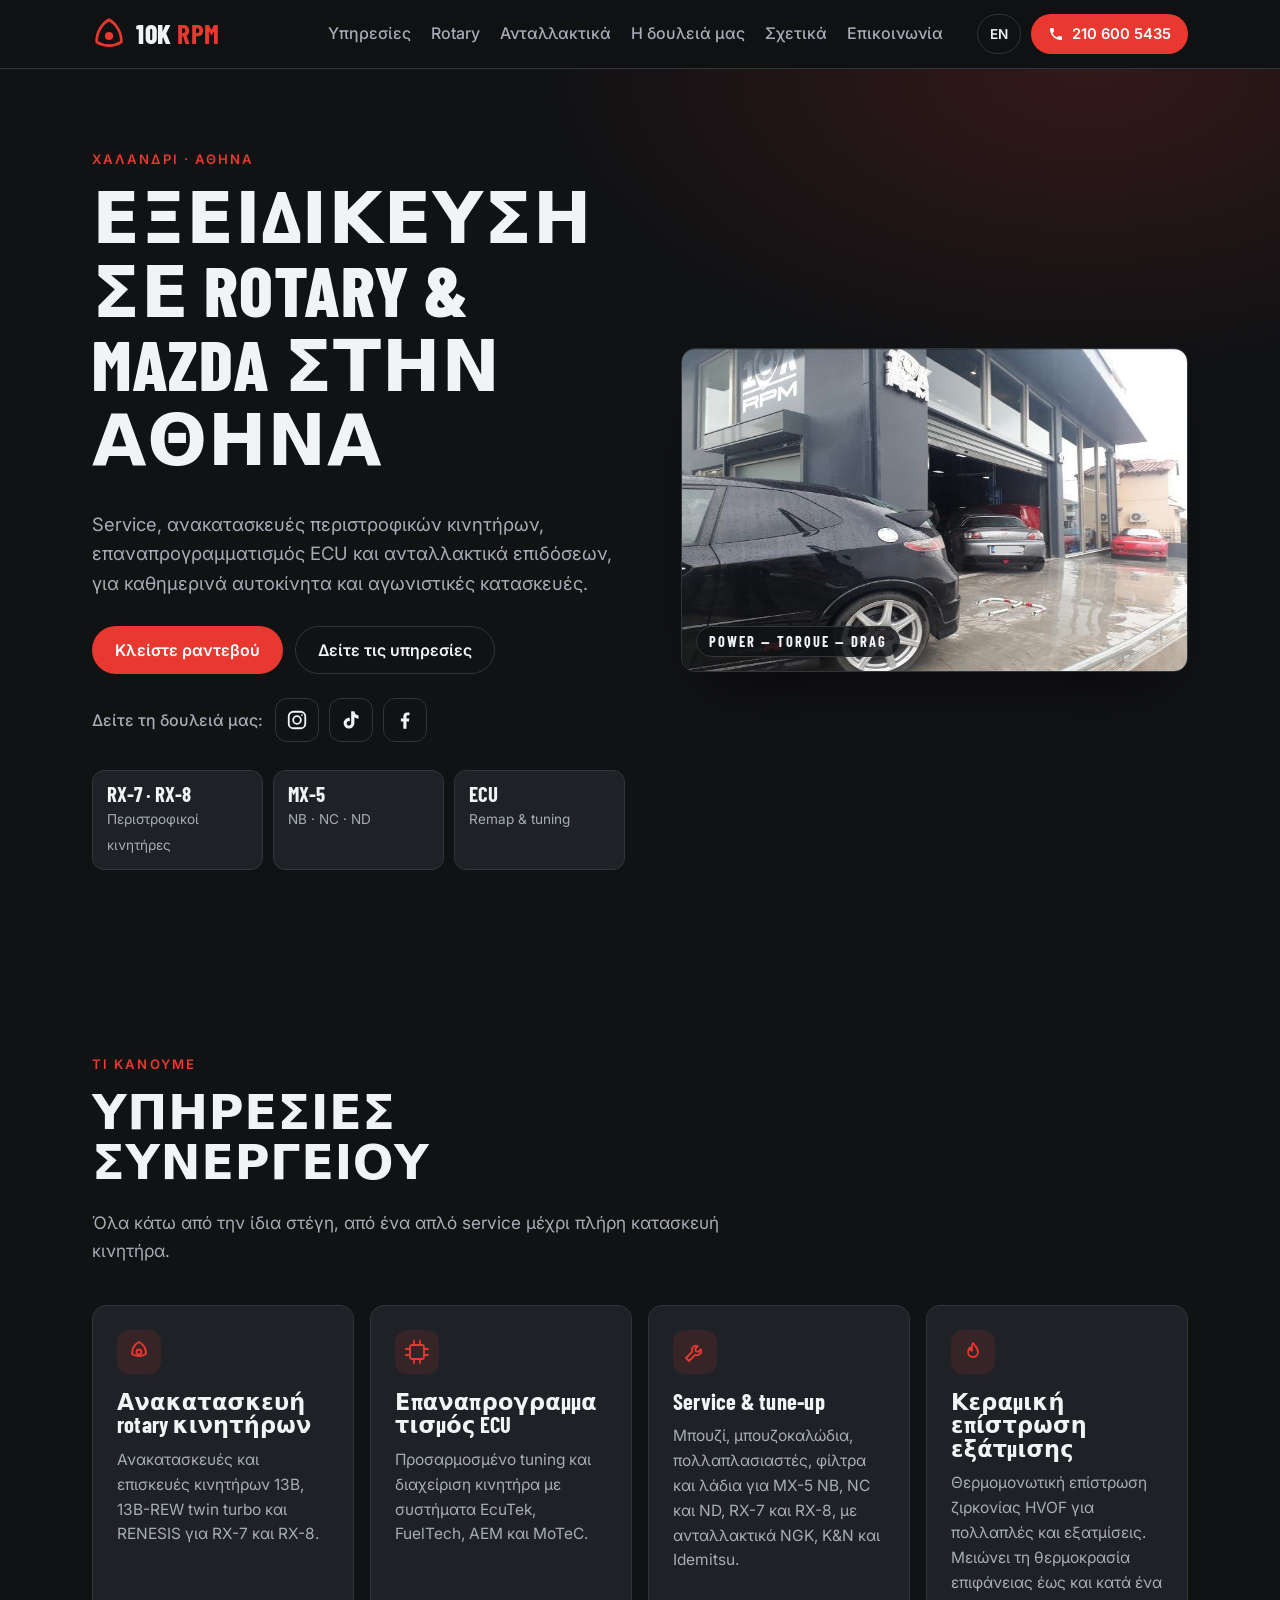
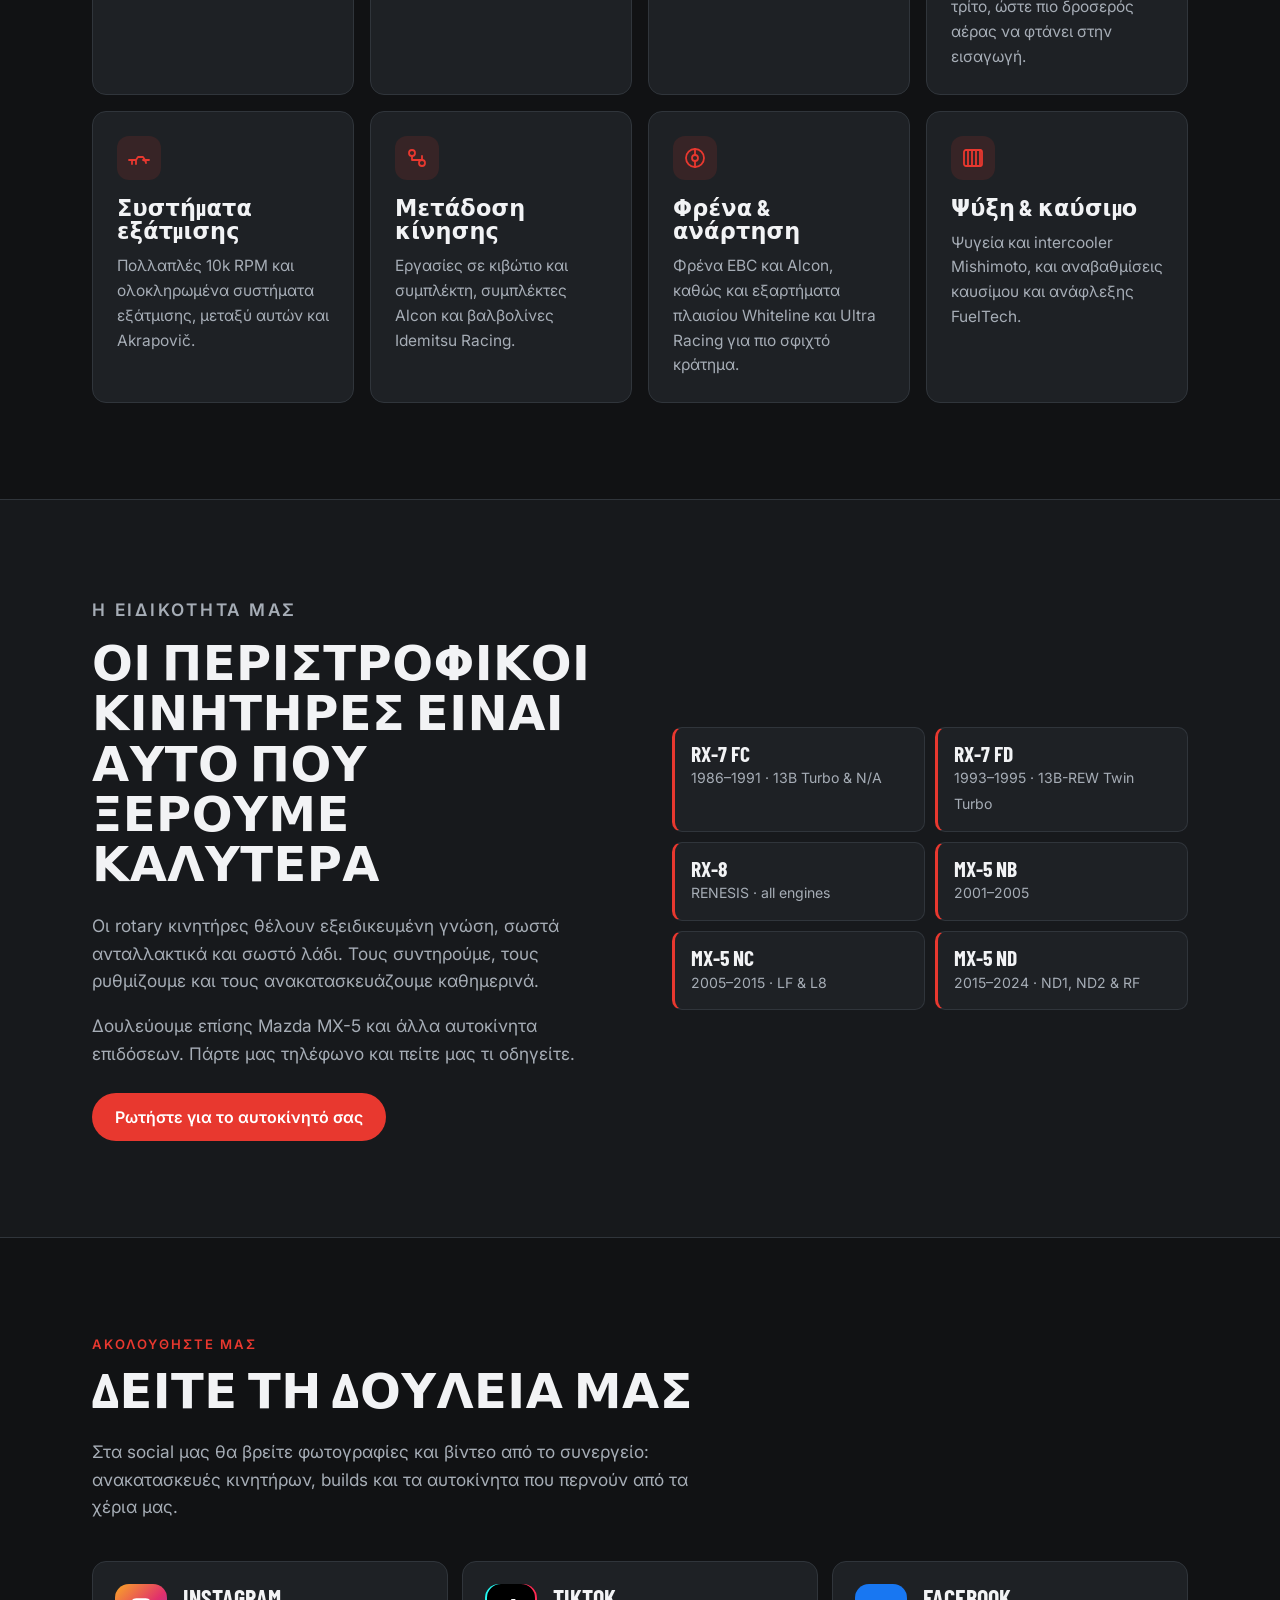
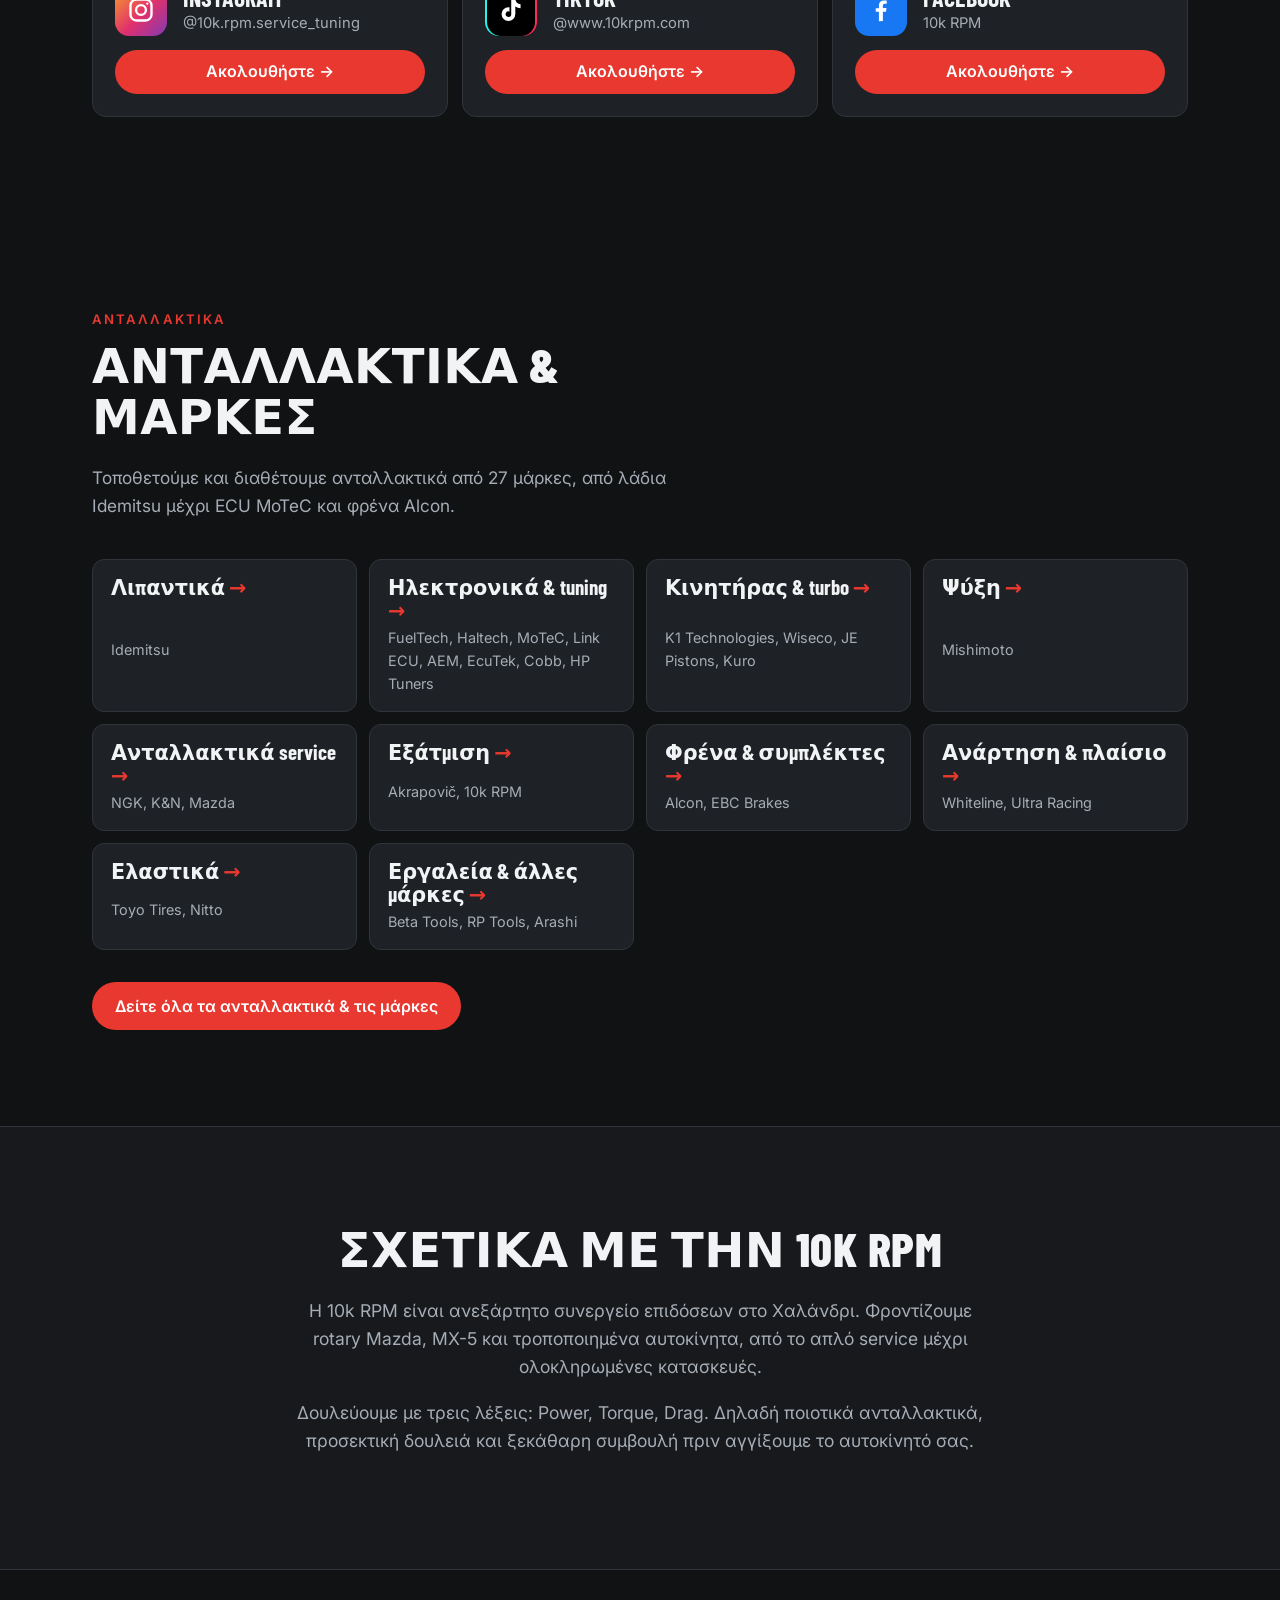
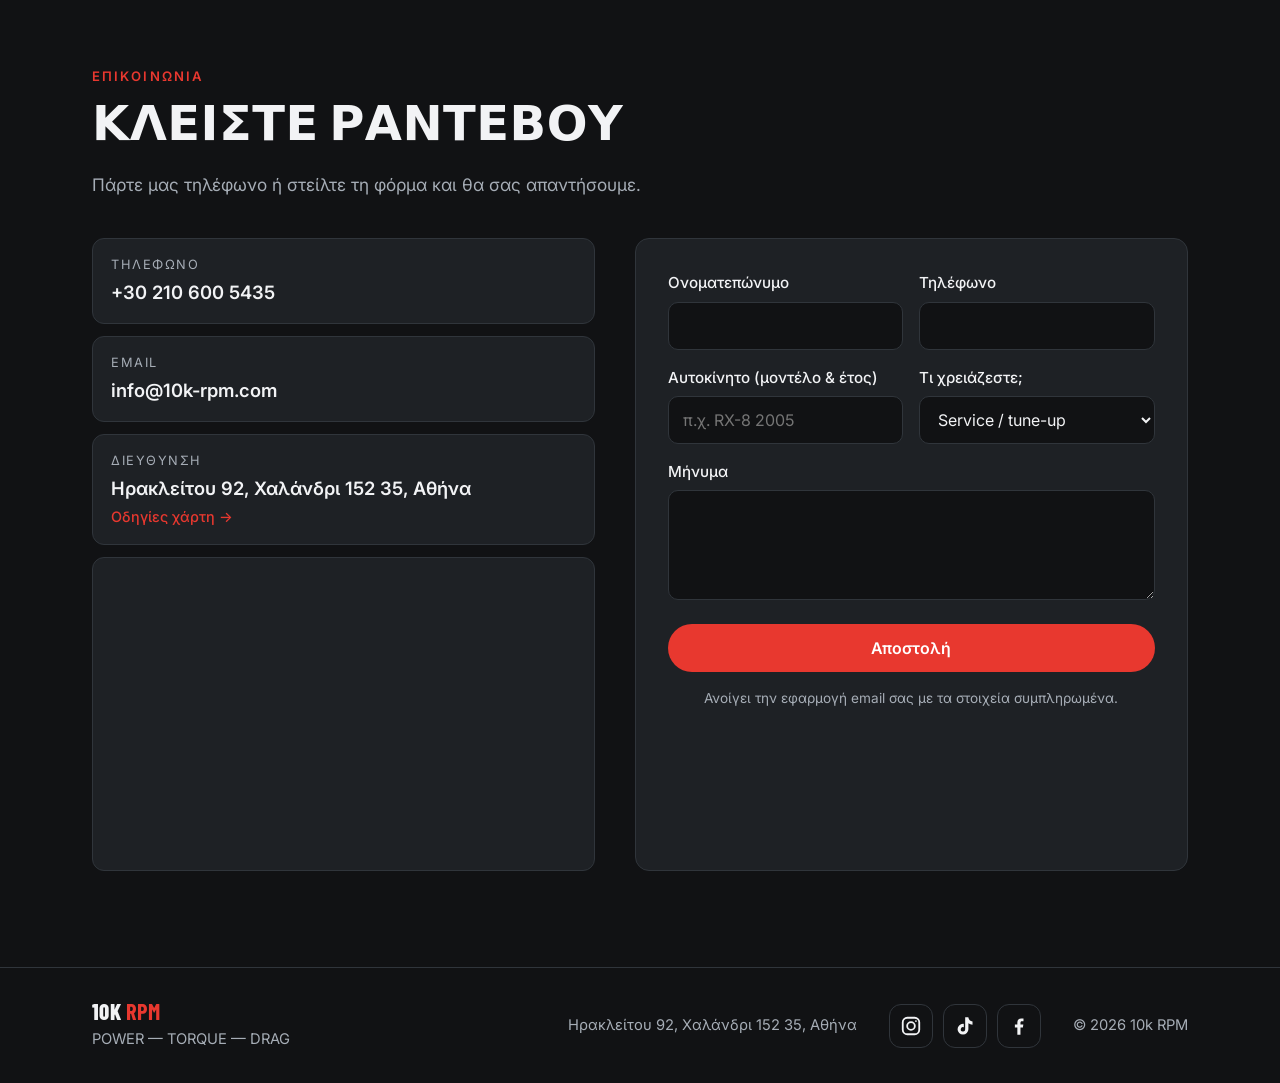
==== commit 4aa35087: "Remove TikTok video box from social section Co-Authored-By: Claude Opus 5.5 <noreply@anthropic.com> " ====
--- a/index.html
+++ b/index.html
@@ -216,18 +216,6 @@
             <span class="sc-cta" data-i18n="so.follow">Ακολουθήστε →</span>
           </a>
         </div>
-
-        <div class="embeds">
-          <div class="embed" data-embed="tiktok">
-            <div class="embed-ph">
-              <span class="sc-icon"><svg viewBox="0 0 24 24" aria-hidden="true" class="si"><path d="M15.6 2.5c.4 2.6 2.1 4.3 4.6 4.5v3.5a8 8 0 0 1-4.5-1.4v6.4a5.9 5.9 0 1 1-5.9-5.9c.3 0 .6 0 .9.1v3.6a2.4 2.4 0 1 0 1.5 2.2V2.5z"/></svg></span>
-              <h3 data-i18n="so.tt.title">Τα τελευταία μας βίντεο στο TikTok</h3>
-              <p data-i18n="so.consent">Το περιεχόμενο φορτώνεται από την πλατφόρμα, η οποία μπορεί να χρησιμοποιεί cookies.</p>
-              <button class="btn btn-primary" type="button" data-load data-i18n="so.tt.btn">Φόρτωση βίντεο</button>
-            </div>
-          </div>
-          </div>
-        </div>
       </div>
     </section>
 
--- a/styles.css
+++ b/styles.css
@@ -252,7 +252,7 @@
 .si-stroke .dot { fill: currentColor; stroke: none; }
 
 /* Home: social section */
-.social-cards { display: grid; gap: 14px; grid-template-columns: repeat(auto-fit, minmax(260px, 1fr)); margin-bottom: 24px; }
+.social-cards { display: grid; gap: 14px; grid-template-columns: repeat(auto-fit, minmax(260px, 1fr)); }
 .social-card { display: grid; grid-template-columns: auto 1fr; grid-template-rows: auto auto; column-gap: 16px; row-gap: 14px; align-items: center; text-decoration: none; background: var(--surface); border: 1px solid var(--border); border-radius: var(--radius); padding: 22px; transition: border-color .2s, transform .2s; }
 .social-card:hover { border-color: var(--accent); transform: translateY(-2px); }
 .sc-icon { width: 52px; height: 52px; border-radius: 14px; display: grid; place-items: center; color: #fff; background: var(--surface-2); }
@@ -266,17 +266,6 @@
 .sc-cta { grid-column: 1 / -1; display: inline-flex; justify-content: center; align-items: center; min-height: 44px; border-radius: 999px; background: var(--accent); color: #fff; font-weight: 600; }
 .social-card:hover .sc-cta { background: var(--accent-hover); }
 
-.embeds { display: grid; gap: 14px; }
-.embeds { max-width: 780px; margin: 0 auto; }
-.embed { background: var(--surface); border: 1px solid var(--border); border-radius: var(--radius); min-height: 280px; display: grid; overflow: hidden; }
-.embed-ph { display: grid; justify-items: center; align-content: center; text-align: center; gap: 12px; padding: 32px 24px; }
-.embed-ph h3 { margin: 0; font-size: 1.5rem; }
-.embed-ph p { color: var(--muted); font-size: .9rem; margin: 0; max-width: 30em; }
-.embed[data-embed="tiktok"] .embed-ph .sc-icon { background: #000; box-shadow: inset 2px 0 0 #25f4ee, inset -2px 0 0 #fe2c55; }
-.embed[data-embed="facebook"] .embed-ph .sc-icon { background: #1877f2; }
-.embed.loaded { background: #fff; display: block; padding: 0; }
-.embed.loaded .tiktok-embed { margin: 0 !important; max-width: 100% !important; }
-.embed iframe { display: block; width: 100%; border: 0; }
 
 /* Footer + parts band social icons */
 .footer-social { display: flex; gap: 10px; }
